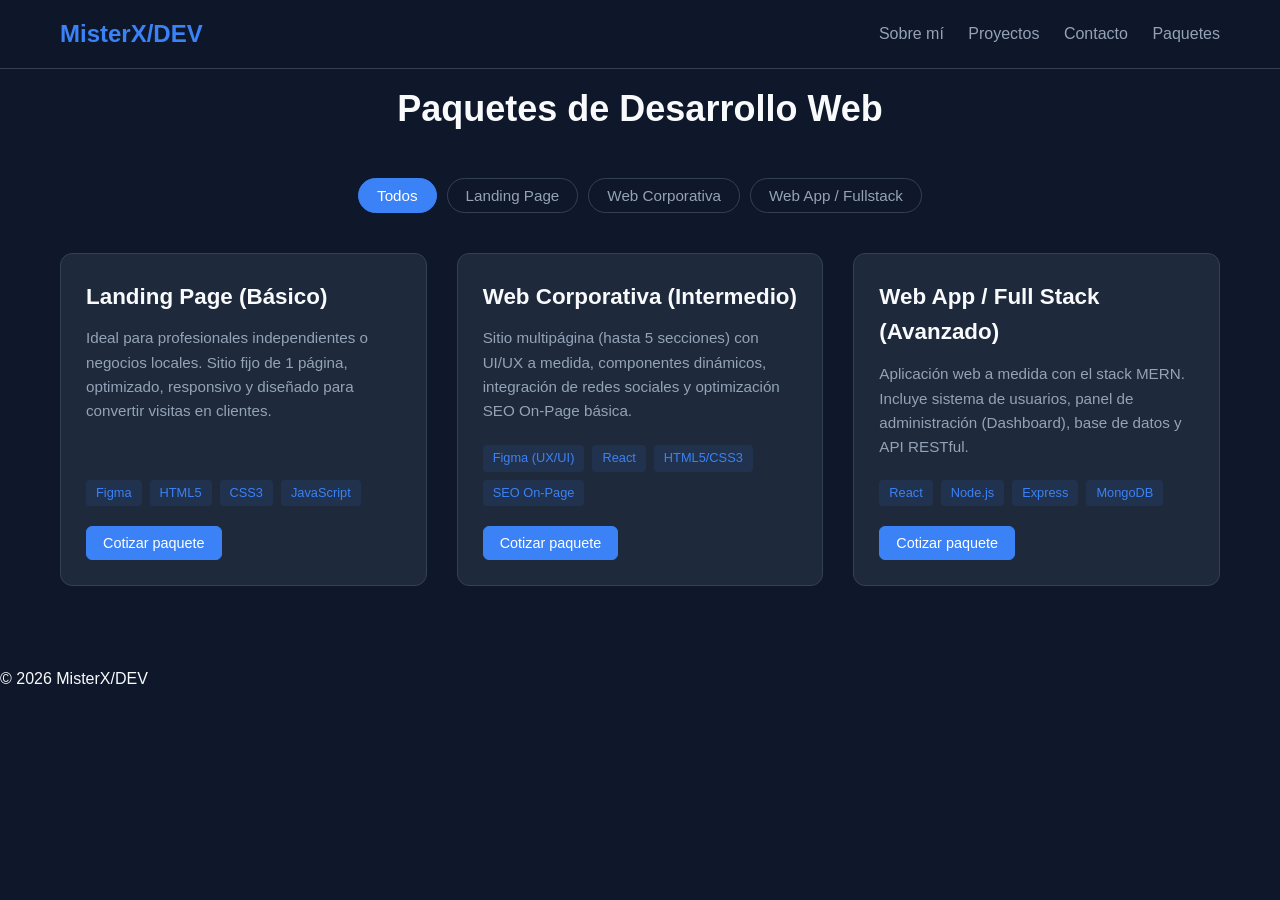
==== paquetes.html @ 90af90f5 "Refactorización: Integración de formulario y webhook de Discord" ====
<!DOCTYPE html>
<html lang="es">
<head>
  <meta charset="UTF-8">
  <meta name="viewport" content="width=device-width, initial-scale=1.0">
  <title>Paquetes de Desarrollo Web</title>
  <link rel="stylesheet" href="styles.css">
</head>
<body>

    <nav class="navbar">
        <div class="nav-container">
            <a href="index.html" class="logo">MisterX/DEV</a>
            <div class="nav-links">
                <a href="index.html#about">Sobre mí</a>
                <a href="index.html#projects">Proyectos</a>
                <a href="index.html#contact">Contacto</a>
                <a href="paquetes.html" class="accent">Paquetes</a>
            </div>
        </div>
    </nav>

  <main>
    <section id="paquetes" class="portfolio-section">
        <h2 class="section-title">Paquetes de Desarrollo Web</h2>
        
        <div class="filter-container">
            <button class="filter-btn active" data-filter="todos">Todos</button>      
            <button class="filter-btn" data-filter="landing">Landing Page</button>
            <button class="filter-btn" data-filter="corporativa">Web Corporativa</button>
            <button class="filter-btn" data-filter="fullstack">Web App / Fullstack</button>
        </div>

        <div class="projects-grid">

            <!-- Paquete 1: Landing Page -->
            <div class="project-card" data-category="landing">
                <h3 class="project-title">Landing Page (Básico)</h3>
                <p class="project-description">Ideal para profesionales independientes o negocios locales. Sitio fijo de 1 página, optimizado, responsivo y diseñado para convertir visitas en clientes.</p>
                <div class="project-tech">
                    <span>Figma</span>
                    <span>HTML5</span>
                    <span>CSS3</span>
                    <span>JavaScript</span>
                </div>
                <div class="project-links">
                    <button class="link-btn accent btn-cotizar-modal" data-paquete="Landing Page (Básico)">Cotizar paquete</button>
                </div>
            </div>

            <!-- Paquete 2: Web Corporativa -->
            <div class="project-card" data-category="corporativa">
                <h3 class="project-title">Web Corporativa (Intermedio)</h3>
                <p class="project-description">Sitio multipágina (hasta 5 secciones) con UI/UX a medida, componentes dinámicos, integración de redes sociales y optimización SEO On-Page básica.</p>
                <div class="project-tech">
                    <span>Figma (UX/UI)</span>
                    <span>React</span>
                    <span>HTML5/CSS3</span>
                    <span>SEO On-Page</span>
                </div>
                <div class="project-links">
                    <button class="link-btn accent btn-cotizar-modal" data-paquete="Web Corporativa (Intermedio)">Cotizar paquete</button>
                </div>
            </div>

            <!-- Paquete 3: Web App / Fullstack -->
            <div class="project-card" data-category="fullstack">
                <h3 class="project-title">Web App / Full Stack (Avanzado)</h3>
                <p class="project-description">Aplicación web a medida con el stack MERN. Incluye sistema de usuarios, panel de administración (Dashboard), base de datos y API RESTful.</p>
                <div class="project-tech">
                    <span>React</span>
                    <span>Node.js</span>
                    <span>Express</span>
                    <span>MongoDB</span>
                </div>
                <div class="project-links">
                    <button class="link-btn accent btn-cotizar-modal" data-paquete="Web App / Full Stack (Avanzado)">Cotizar paquete</button>
                </div>
            </div>

        </div>
    </section>
  </main>

  <footer>
    <p>© 2026 MisterX/DEV</p>
  </footer>

  <script src="script.js"></script>

<div id="modal-cotizar" class="modal-overlay" style="display: none;">
    <div class="modal-content">
        <button id="close-modal" class="close-btn">&times;</button>
        <h3 class="section-title" style="font-size: 1.5rem; margin-bottom: 0.5rem;">Confirmar Pedido</h3>
        <p id="modal-paquete-nombre" style="color: #00f2fe; font-weight: bold; margin-bottom: 1.5rem; text-align: center;"></p>
        
        <form id="modal-contact-form">
            <input type="hidden" id="modal-form-paquete" name="paquete">
            
            <div style="margin-bottom: 1rem;">
                <input type="text" id="modal-form-name" placeholder="Tu Nombre *" required style="width: 100%; padding: 0.8rem; border-radius: 5px; border: 1px solid #333; background: #111; color: #fff;">
            </div>
            
            <div style="margin-bottom: 1rem;">
                <input type="email" id="modal-form-email" placeholder="Tu Correo Electrónico *" required style="width: 100%; padding: 0.8rem; border-radius: 5px; border: 1px solid #333; background: #111; color: #fff;">
            </div>

            <div style="margin-bottom: 1rem;">
                <textarea id="modal-form-message" rows="4" placeholder="Detalles adicionales sobre tu proyecto..." style="width: 100%; padding: 0.8rem; border-radius: 5px; border: 1px solid #333; background: #111; color: #fff; resize: vertical;"></textarea>
            </div>

            <button type="submit" id="modal-submit-btn" class="link-btn accent" style="width: 100%; cursor: pointer;">Enviar Pedido 🚀</button>
        </form>
    </div>
</div>
</body>
</html>
---- styles.css ----
/* --- VARIABLES DE COLOR (Temática Oscura) --- */
:root {
    --bg-primary: #0f172a;
    --bg-secondary: #1e293b;
    --text-primary: #f8fafc;
    --text-secondary: #94a3b8;
    --accent: #3b82f6;
    --accent-hover: #2563eb;
    --border: #334155;
    --discord-color: #5865F2;
    --discord-hover: #4752C4;
}

/* --- ESTILOS GENERALES --- */
* {
    margin: 0;
    padding: 0;
    box-sizing: border-box;
}

body {
    background-color: var(--bg-primary);
    color: var(--text-primary);
    font-family: 'Segoe UI', Tahoma, Geneva, Verdana, sans-serif;
    line-height: 1.6;
    scroll-behavior: smooth;
}

a {
    text-decoration: none;
    color: inherit;
}

/* --- NAVBAR --- */
.navbar {
    position: fixed;
    top: 0;
    left: 0;
    width: 100%;
    background-color: rgba(15, 23, 42, 0.9);
    backdrop-filter: blur(8px);
    border-bottom: 1px solid var(--border);
    z-index: 1000;
}

.nav-container {
    max-width: 1200px;
    margin: 0 auto;
    padding: 15px 20px;
    display: flex;
    justify-content: space-between;
    align-items: center;
}

.logo {
    font-size: 1.5rem;
    font-weight: bold;
    color: var(--accent);
}

.nav-links a {
    margin-left: 20px;
    color: var(--text-secondary);
    transition: color 0.3s;
}

.nav-links a:hover {
    color: var(--text-primary);
}

/* --- HERO SECTION --- */
.hero {
    min-height: 80vh;
    display: flex;
    justify-content: center;
    align-items: center;
    text-align: center;
    padding: 100px 20px 60px 20px;
}

.hero-content h1 {
    font-size: 3rem;
    margin-bottom: 15px;
}

.subtitle {
    font-size: 1.25rem;
    color: var(--text-secondary);
    margin-bottom: 30px;
    max-width: 600px;
    margin-left: auto;
    margin-right: auto;
}

.tech-tags {
    display: flex;
    flex-wrap: wrap;
    justify-content: center;
    gap: 10px;
}

.tech-tags span {
    background-color: var(--bg-secondary);
    border: 1px solid var(--border);
    padding: 5px 15px;
    border-radius: 20px;
    font-size: 0.9rem;
    color: var(--text-secondary);
}

/* --- SECCIÓN PORTAFOLIO / PROYECTOS --- */
.portfolio-section {
    max-width: 1200px;
    margin: 0 auto;
    padding: 80px 20px;
}

.section-title {
    font-size: 2.25rem;
    text-align: center;
    margin-bottom: 40px;
}

/* Filtros */
.filter-container {
    display: flex;
    justify-content: center;
    gap: 10px;
    margin-bottom: 40px;
    flex-wrap: wrap;
}

.filter-btn {
    background: none;
    border: 1px solid var(--border);
    color: var(--text-secondary);
    padding: 8px 18px;
    border-radius: 20px;
    cursor: pointer;
    transition: all 0.3s;
    font-size: 0.95rem;
}

.filter-btn:hover, .filter-btn.active {
    background-color: var(--accent);
    color: white;
    border-color: var(--accent);
}

/* Grid de Tarjetas */
.projects-grid {
    display: grid;
    grid-template-columns: repeat(auto-fit, minmax(300px, 1fr));
    gap: 30px;
}

.project-card {
    background-color: var(--bg-secondary);
    border: 1px solid var(--border);
    border-radius: 12px;
    padding: 25px;
    display: flex;
    flex-direction: column;
    height: 100%;
    transition: transform 0.3s, border-color 0.3s;
}

.project-card:hover {
    transform: translateY(-5px);
    border-color: var(--accent);
}

.project-title {
    font-size: 1.4rem;
    margin-bottom: 12px;
}

.project-description {
    color: var(--text-secondary);
    font-size: 0.95rem;
    margin-bottom: 20px;
    flex-grow: 1;
}

.project-tech {
    display: flex;
    flex-wrap: wrap;
    gap: 8px;
    margin-bottom: 20px;
}

.project-tech span {
    font-size: 0.8rem;
    background-color: rgba(59, 130, 246, 0.1);
    color: var(--accent);
    padding: 3px 10px;
    border-radius: 4px;
}

.project-links {
    display: flex;
    gap: 15px;
}

.link-btn {
    display: inline-block;
    padding: 8px 16px;
    border-radius: 6px;
    font-size: 0.9rem;
    border: 1px solid var(--border);
    transition: all 0.3s;
}

.link-btn.accent {
    background-color: var(--accent);
    border-color: var(--accent);
    color: white;
}

.link-btn.accent:hover {
    background-color: var(--accent-hover);
    border-color: var(--accent-hover);
}

.link-btn:not(.accent):hover {
    background-color: var(--border);
}

/* --- FOOTER / SECCIÓN DE CONTACTO --- */
.footer {
    background-color: var(--bg-secondary);
    border-top: 1px solid var(--border);
    padding: 80px 20px 40px 20px;
    text-align: center;
}

.footer-container {
    max-width: 600px;
    margin: 0 auto;
}

.footer h2 {
    font-size: 2rem;
    margin-bottom: 15px;
}

.footer p {
    color: var(--text-secondary);
    margin-bottom: 30px;
}

/* Botones de enlace */
.contact-links {
    display: flex;
    justify-content: center;
    gap: 15px;
    flex-wrap: wrap;
}

.contact-btn {
    display: inline-block;
    background-color: var(--accent);
    color: white;
    padding: 12px 24px;
    border-radius: 6px;
    font-weight: bold;
    transition: background-color 0.3s;
}

.contact-btn:hover {
    background-color: var(--accent-hover);
}

.contact-btn.discord {
    background-color: var(--discord-color);
}

.contact-btn.discord:hover {
    background-color: var(--discord-hover);
}

.copyright {
    font-size: 0.85rem;
    color: var(--text-secondary) !important;
}

/* --- FORMULARIO DE CONTACTO DINÁMICO --- */
.contact-form {
    display: flex;
    flex-direction: column;
    gap: 16px;
    max-width: 500px;
    margin: 30px auto 0 auto;
}

.form-group input, 
.form-group textarea {
    width: 100%;
    padding: 14px 16px;
    border-radius: 6px;
    border: 1px solid var(--border);
    background-color: var(--bg-primary);
    color: var(--text-primary);
    font-family: inherit;
    font-size: 0.95rem;
    transition: border-color 0.2s ease;
}

.form-group input:focus, 
.form-group textarea:focus {
    outline: none;
    border-color: var(--accent);
}

.form-group textarea {
    min-height: 120px;
    resize: vertical;
}

.contact-form .contact-btn {
    width: 100%;
    border: none;
    cursor: pointer;
    font-size: 1rem;
    font-weight: bold;
}

.contact-form .contact-btn:disabled {
    background-color: var(--border);
    cursor: not-allowed;
}

/* --- DISEÑO RESPONSIVO --- */
@media (max-width: 768px) {
    .nav-container {
        flex-direction: column;
        gap: 15px;
    }
    .hero-content h1 {
        font-size: 2.25rem;
    }
}

/* --- ESTILOS MODAL EMERGENTE --- */
.modal-overlay {
    position: fixed;
    top: 0;
    left: 0;
    width: 100%;
    height: 100%;
    background: rgba(0, 0, 0, 0.8);
    backdrop-filter: blur(5px);
    display: flex;
    justify-content: center;
    align-items: center;
    z-index: 1000;
}

.modal-content {
    background: #18181b;
    border: 1px solid #27272a;
    padding: 2rem;
    border-radius: 12px;
    max-width: 450px;
    width: 90%;
    position: relative;
    box-shadow: 0 10px 25px rgba(0, 0, 0, 0.5);
}

.close-btn {
    position: absolute;
    top: 10px;
    right: 15px;
    background: transparent;
    border: none;
    color: #fff;
    font-size: 1.8rem;
    cursor: pointer;
}

.close-btn:hover {
    color: #00f2fe;
}
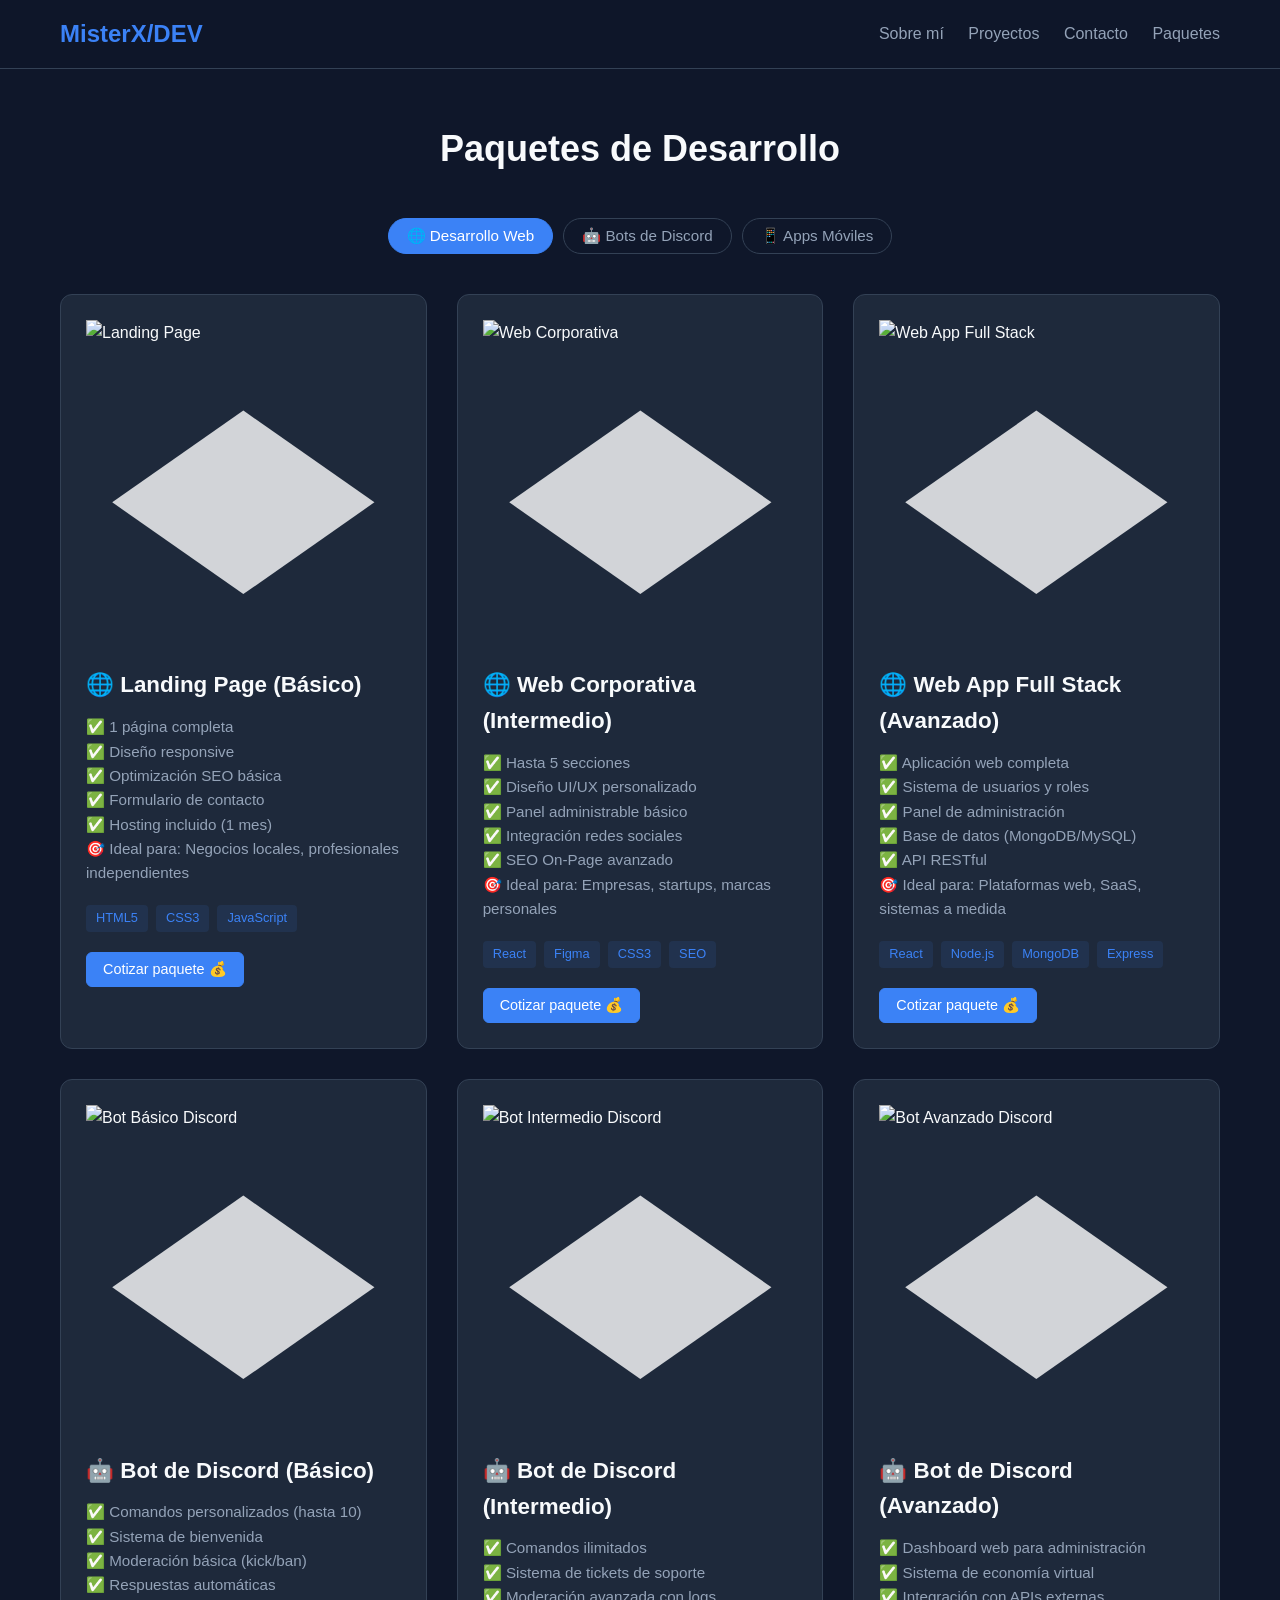
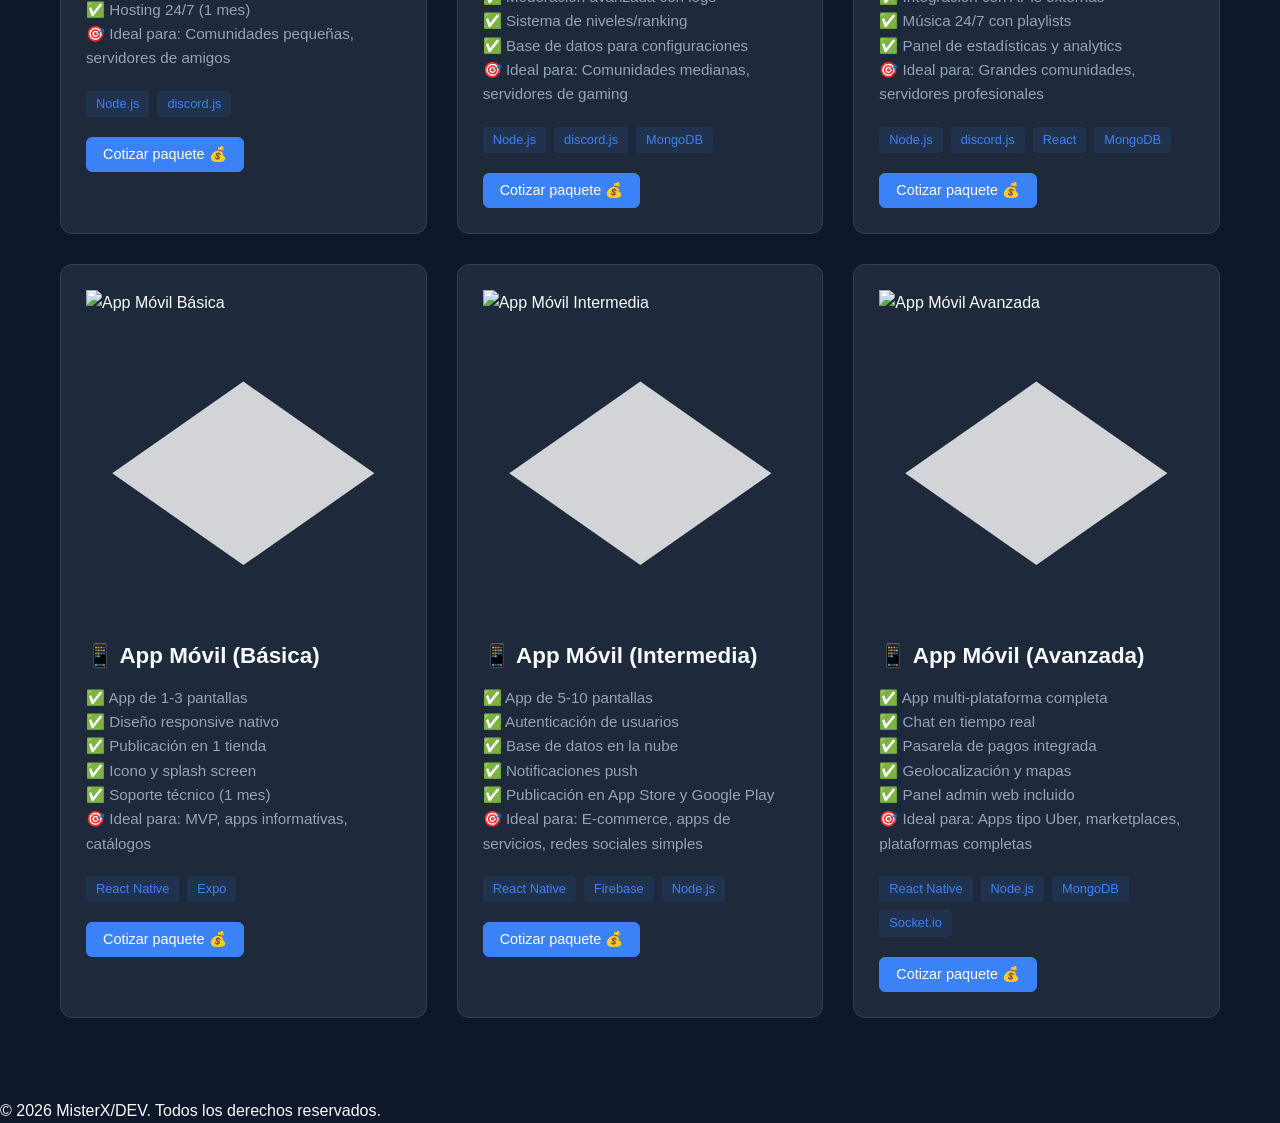
==== commit b6fefee9: "Restaurar paquetes web y agregar pestañas para Bots y Apps" ====
--- a/paquetes.html
+++ b/paquetes.html
@@ -3,11 +3,12 @@
 <head>
   <meta charset="UTF-8">
   <meta name="viewport" content="width=device-width, initial-scale=1.0">
-  <title>Paquetes de Desarrollo Web</title>
+  <title>Paquetes de Desarrollo | MisterX/DEV</title>
   <link rel="stylesheet" href="styles.css">
 </head>
-<body>
-
+<body class="pagina-paquetes">
+
+    <!-- NAVEGACIÓN -->
     <nav class="navbar">
         <div class="nav-container">
             <a href="index.html" class="logo">MisterX/DEV</a>
@@ -15,103 +16,378 @@
                 <a href="index.html#about">Sobre mí</a>
                 <a href="index.html#projects">Proyectos</a>
                 <a href="index.html#contact">Contacto</a>
-                <a href="paquetes.html" class="accent">Paquetes</a>
+                <a href="paquetes.html" class="accent shine-effect">Paquetes</a>
             </div>
         </div>
     </nav>
 
-  <main>
-    <section id="paquetes" class="portfolio-section">
-        <h2 class="section-title">Paquetes de Desarrollo Web</h2>
-        
-        <div class="filter-container">
-            <button class="filter-btn active" data-filter="todos">Todos</button>      
-            <button class="filter-btn" data-filter="landing">Landing Page</button>
-            <button class="filter-btn" data-filter="corporativa">Web Corporativa</button>
-            <button class="filter-btn" data-filter="fullstack">Web App / Fullstack</button>
+    <!-- CONTENIDO PRINCIPAL -->
+    <main>
+        <section id="paquetes" class="portfolio-section" style="padding-top: 120px;">
+            <h2 class="section-title">Paquetes de Desarrollo</h2>
+            
+            <!-- FILTROS (SIN "TODOS") -->
+            <div class="filter-container">
+                <button class="filter-btn active" data-filter="web">🌐 Desarrollo Web</button>
+                <button class="filter-btn" data-filter="bots">🤖 Bots de Discord</button>
+                <button class="filter-btn" data-filter="mobile">📱 Apps Móviles</button>
+            </div>
+
+            <div class="projects-grid">
+
+                <!-- ============================================ -->
+                <!-- 🌐 DESARROLLO WEB (3 paquetes) -->
+                <!-- ============================================ -->
+
+                <!-- Web Paquete 1: Landing Page -->
+                <div class="project-card" data-category="web">
+                    <div class="project-image-container">
+                        <!-- 🔴 CAMBIA ESTA IMAGEN POR LA TUYA -->
+                        <img src="https://images.unsplash.com/photo-1581291518633-83b4eef7c3b0?w=600&h=350&fit=crop" 
+                             alt="Landing Page" class="project-image">
+                        <div class="project-image-overlay">
+                            <svg viewBox="0 0 24 24"><path d="M22 12l-10 7-10-7 10-7 10 7z" fill="white" opacity="0.8"/></svg>
+                        </div>
+                    </div>
+                    <div class="project-card-content">
+                        <h3 class="project-title">🌐 Landing Page (Básico)</h3>
+                        <p class="project-description">
+                            ✅ 1 página completa<br>
+                            ✅ Diseño responsive<br>
+                            ✅ Optimización SEO básica<br>
+                            ✅ Formulario de contacto<br>
+                            ✅ Hosting incluido (1 mes)<br>
+                            🎯 Ideal para: Negocios locales, profesionales independientes
+                        </p>
+                        <div class="project-tech">
+                            <span>HTML5</span>
+                            <span>CSS3</span>
+                            <span>JavaScript</span>
+                        </div>
+                        <div class="project-links">
+                            <button class="link-btn accent btn-cotizar-modal" data-paquete="Landing Page (Básico)">
+                                Cotizar paquete 💰
+                            </button>
+                        </div>
+                    </div>
+                </div>
+
+                <!-- Web Paquete 2: Web Corporativa -->
+                <div class="project-card" data-category="web">
+                    <div class="project-image-container">
+                        <!-- 🔴 CAMBIA ESTA IMAGEN POR LA TUYA -->
+                        <img src="https://images.unsplash.com/photo-1460925895917-af9ab1d1ea3e?w=600&h=350&fit=crop" 
+                             alt="Web Corporativa" class="project-image">
+                        <div class="project-image-overlay">
+                            <svg viewBox="0 0 24 24"><path d="M22 12l-10 7-10-7 10-7 10 7z" fill="white" opacity="0.8"/></svg>
+                        </div>
+                    </div>
+                    <div class="project-card-content">
+                        <h3 class="project-title">🌐 Web Corporativa (Intermedio)</h3>
+                        <p class="project-description">
+                            ✅ Hasta 5 secciones<br>
+                            ✅ Diseño UI/UX personalizado<br>
+                            ✅ Panel administrable básico<br>
+                            ✅ Integración redes sociales<br>
+                            ✅ SEO On-Page avanzado<br>
+                            🎯 Ideal para: Empresas, startups, marcas personales
+                        </p>
+                        <div class="project-tech">
+                            <span>React</span>
+                            <span>Figma</span>
+                            <span>CSS3</span>
+                            <span>SEO</span>
+                        </div>
+                        <div class="project-links">
+                            <button class="link-btn accent btn-cotizar-modal" data-paquete="Web Corporativa (Intermedio)">
+                                Cotizar paquete 💰
+                            </button>
+                        </div>
+                    </div>
+                </div>
+
+                <!-- Web Paquete 3: Web App Full Stack -->
+                <div class="project-card" data-category="web">
+                    <div class="project-image-container">
+                        <!-- 🔴 CAMBIA ESTA IMAGEN POR LA TUYA -->
+                        <img src="https://images.unsplash.com/photo-1555066931-4365d14bab8c?w=600&h=350&fit=crop" 
+                             alt="Web App Full Stack" class="project-image">
+                        <div class="project-image-overlay">
+                            <svg viewBox="0 0 24 24"><path d="M22 12l-10 7-10-7 10-7 10 7z" fill="white" opacity="0.8"/></svg>
+                        </div>
+                    </div>
+                    <div class="project-card-content">
+                        <h3 class="project-title">🌐 Web App Full Stack (Avanzado)</h3>
+                        <p class="project-description">
+                            ✅ Aplicación web completa<br>
+                            ✅ Sistema de usuarios y roles<br>
+                            ✅ Panel de administración<br>
+                            ✅ Base de datos (MongoDB/MySQL)<br>
+                            ✅ API RESTful<br>
+                            🎯 Ideal para: Plataformas web, SaaS, sistemas a medida
+                        </p>
+                        <div class="project-tech">
+                            <span>React</span>
+                            <span>Node.js</span>
+                            <span>MongoDB</span>
+                            <span>Express</span>
+                        </div>
+                        <div class="project-links">
+                            <button class="link-btn accent btn-cotizar-modal" data-paquete="Web App Full Stack (Avanzado)">
+                                Cotizar paquete 💰
+                            </button>
+                        </div>
+                    </div>
+                </div>
+
+                <!-- ============================================ -->
+                <!-- 🤖 BOTS DE DISCORD (3 paquetes) -->
+                <!-- ============================================ -->
+
+                <!-- Bot Paquete 1: Bot Básico -->
+                <div class="project-card" data-category="bots">
+                    <div class="project-image-container">
+                        <!-- 🔴 CAMBIA ESTA IMAGEN POR LA TUYA -->
+                        <img src="https://images.unsplash.com/photo-1611606063065-ee7946f0787a?w=600&h=350&fit=crop" 
+                             alt="Bot Básico Discord" class="project-image">
+                        <div class="project-image-overlay">
+                            <svg viewBox="0 0 24 24"><path d="M22 12l-10 7-10-7 10-7 10 7z" fill="white" opacity="0.8"/></svg>
+                        </div>
+                    </div>
+                    <div class="project-card-content">
+                        <h3 class="project-title">🤖 Bot de Discord (Básico)</h3>
+                        <p class="project-description">
+                            ✅ Comandos personalizados (hasta 10)<br>
+                            ✅ Sistema de bienvenida<br>
+                            ✅ Moderación básica (kick/ban)<br>
+                            ✅ Respuestas automáticas<br>
+                            ✅ Hosting 24/7 (1 mes)<br>
+                            🎯 Ideal para: Comunidades pequeñas, servidores de amigos
+                        </p>
+                        <div class="project-tech">
+                            <span>Node.js</span>
+                            <span>discord.js</span>
+                        </div>
+                        <div class="project-links">
+                            <button class="link-btn accent btn-cotizar-modal" data-paquete="Bot de Discord (Básico)">
+                                Cotizar paquete 💰
+                            </button>
+                        </div>
+                    </div>
+                </div>
+
+                <!-- Bot Paquete 2: Bot Intermedio -->
+                <div class="project-card" data-category="bots">
+                    <div class="project-image-container">
+                        <!-- 🔴 CAMBIA ESTA IMAGEN POR LA TUYA -->
+                        <img src="https://images.unsplash.com/photo-1555949963-ff9fe0c870eb?w=600&h=350&fit=crop" 
+                             alt="Bot Intermedio Discord" class="project-image">
+                        <div class="project-image-overlay">
+                            <svg viewBox="0 0 24 24"><path d="M22 12l-10 7-10-7 10-7 10 7z" fill="white" opacity="0.8"/></svg>
+                        </div>
+                    </div>
+                    <div class="project-card-content">
+                        <h3 class="project-title">🤖 Bot de Discord (Intermedio)</h3>
+                        <p class="project-description">
+                            ✅ Comandos ilimitados<br>
+                            ✅ Sistema de tickets de soporte<br>
+                            ✅ Moderación avanzada con logs<br>
+                            ✅ Sistema de niveles/ranking<br>
+                            ✅ Base de datos para configuraciones<br>
+                            🎯 Ideal para: Comunidades medianas, servidores de gaming
+                        </p>
+                        <div class="project-tech">
+                            <span>Node.js</span>
+                            <span>discord.js</span>
+                            <span>MongoDB</span>
+                        </div>
+                        <div class="project-links">
+                            <button class="link-btn accent btn-cotizar-modal" data-paquete="Bot de Discord (Intermedio)">
+                                Cotizar paquete 💰
+                            </button>
+                        </div>
+                    </div>
+                </div>
+
+                <!-- Bot Paquete 3: Bot Avanzado -->
+                <div class="project-card" data-category="bots">
+                    <div class="project-image-container">
+                        <!-- 🔴 CAMBIA ESTA IMAGEN POR LA TUYA -->
+                        <img src="https://images.unsplash.com/photo-1577563908411-5077b6dc7624?w=600&h=350&fit=crop" 
+                             alt="Bot Avanzado Discord" class="project-image">
+                        <div class="project-image-overlay">
+                            <svg viewBox="0 0 24 24"><path d="M22 12l-10 7-10-7 10-7 10 7z" fill="white" opacity="0.8"/></svg>
+                        </div>
+                    </div>
+                    <div class="project-card-content">
+                        <h3 class="project-title">🤖 Bot de Discord (Avanzado)</h3>
+                        <p class="project-description">
+                            ✅ Dashboard web para administración<br>
+                            ✅ Sistema de economía virtual<br>
+                            ✅ Integración con APIs externas<br>
+                            ✅ Música 24/7 con playlists<br>
+                            ✅ Panel de estadísticas y analytics<br>
+                            🎯 Ideal para: Grandes comunidades, servidores profesionales
+                        </p>
+                        <div class="project-tech">
+                            <span>Node.js</span>
+                            <span>discord.js</span>
+                            <span>React</span>
+                            <span>MongoDB</span>
+                        </div>
+                        <div class="project-links">
+                            <button class="link-btn accent btn-cotizar-modal" data-paquete="Bot de Discord (Avanzado)">
+                                Cotizar paquete 💰
+                            </button>
+                        </div>
+                    </div>
+                </div>
+
+                <!-- ============================================ -->
+                <!-- 📱 APPS MÓVILES (3 paquetes) -->
+                <!-- ============================================ -->
+
+                <!-- App Paquete 1: App Básica -->
+                <div class="project-card" data-category="mobile">
+                    <div class="project-image-container">
+                        <!-- 🔴 CAMBIA ESTA IMAGEN POR LA TUYA -->
+                        <img src="https://images.unsplash.com/photo-1512941937669-90a1b58e7e9c?w=600&h=350&fit=crop" 
+                             alt="App Móvil Básica" class="project-image">
+                        <div class="project-image-overlay">
+                            <svg viewBox="0 0 24 24"><path d="M22 12l-10 7-10-7 10-7 10 7z" fill="white" opacity="0.8"/></svg>
+                        </div>
+                    </div>
+                    <div class="project-card-content">
+                        <h3 class="project-title">📱 App Móvil (Básica)</h3>
+                        <p class="project-description">
+                            ✅ App de 1-3 pantallas<br>
+                            ✅ Diseño responsive nativo<br>
+                            ✅ Publicación en 1 tienda<br>
+                            ✅ Icono y splash screen<br>
+                            ✅ Soporte técnico (1 mes)<br>
+                            🎯 Ideal para: MVP, apps informativas, catálogos
+                        </p>
+                        <div class="project-tech">
+                            <span>React Native</span>
+                            <span>Expo</span>
+                        </div>
+                        <div class="project-links">
+                            <button class="link-btn accent btn-cotizar-modal" data-paquete="App Móvil (Básica)">
+                                Cotizar paquete 💰
+                            </button>
+                        </div>
+                    </div>
+                </div>
+
+                <!-- App Paquete 2: App Intermedia -->
+                <div class="project-card" data-category="mobile">
+                    <div class="project-image-container">
+                        <!-- 🔴 CAMBIA ESTA IMAGEN POR LA TUYA -->
+                        <img src="https://images.unsplash.com/photo-1526498460520-4c246339dccb?w=600&h=350&fit=crop" 
+                             alt="App Móvil Intermedia" class="project-image">
+                        <div class="project-image-overlay">
+                            <svg viewBox="0 0 24 24"><path d="M22 12l-10 7-10-7 10-7 10 7z" fill="white" opacity="0.8"/></svg>
+                        </div>
+                    </div>
+                    <div class="project-card-content">
+                        <h3 class="project-title">📱 App Móvil (Intermedia)</h3>
+                        <p class="project-description">
+                            ✅ App de 5-10 pantallas<br>
+                            ✅ Autenticación de usuarios<br>
+                            ✅ Base de datos en la nube<br>
+                            ✅ Notificaciones push<br>
+                            ✅ Publicación en App Store y Google Play<br>
+                            🎯 Ideal para: E-commerce, apps de servicios, redes sociales simples
+                        </p>
+                        <div class="project-tech">
+                            <span>React Native</span>
+                            <span>Firebase</span>
+                            <span>Node.js</span>
+                        </div>
+                        <div class="project-links">
+                            <button class="link-btn accent btn-cotizar-modal" data-paquete="App Móvil (Intermedia)">
+                                Cotizar paquete 💰
+                            </button>
+                        </div>
+                    </div>
+                </div>
+
+                <!-- App Paquete 3: App Avanzada -->
+                <div class="project-card" data-category="mobile">
+                    <div class="project-image-container">
+                        <!-- 🔴 CAMBIA ESTA IMAGEN POR LA TUYA -->
+                        <img src="https://images.unsplash.com/photo-1551650975-87deedd944c3?w=600&h=350&fit=crop" 
+                             alt="App Móvil Avanzada" class="project-image">
+                        <div class="project-image-overlay">
+                            <svg viewBox="0 0 24 24"><path d="M22 12l-10 7-10-7 10-7 10 7z" fill="white" opacity="0.8"/></svg>
+                        </div>
+                    </div>
+                    <div class="project-card-content">
+                        <h3 class="project-title">📱 App Móvil (Avanzada)</h3>
+                        <p class="project-description">
+                            ✅ App multi-plataforma completa<br>
+                            ✅ Chat en tiempo real<br>
+                            ✅ Pasarela de pagos integrada<br>
+                            ✅ Geolocalización y mapas<br>
+                            ✅ Panel admin web incluido<br>
+                            🎯 Ideal para: Apps tipo Uber, marketplaces, plataformas completas
+                        </p>
+                        <div class="project-tech">
+                            <span>React Native</span>
+                            <span>Node.js</span>
+                            <span>MongoDB</span>
+                            <span>Socket.io</span>
+                        </div>
+                        <div class="project-links">
+                            <button class="link-btn accent btn-cotizar-modal" data-paquete="App Móvil (Avanzada)">
+                                Cotizar paquete 💰
+                            </button>
+                        </div>
+                    </div>
+                </div>
+
+            </div>
+        </section>
+
+        <!-- MODAL DE COTIZACIÓN -->
+        <div id="modal-cotizar" class="modal-overlay" style="display: none;">
+            <div class="modal-content">
+                <button id="close-modal" class="close-btn">&times;</button>
+                <h3 class="section-title" style="font-size: 1.6rem; margin-bottom: 0.5rem;">Solicitar Cotización</h3>
+                <p id="modal-paquete-nombre" style="color: #00f2fe; font-weight: bold; margin-bottom: 1.5rem; text-align: center; font-size: 1.1rem;"></p>
+                
+                <form id="modal-contact-form">
+                    <input type="hidden" id="modal-form-paquete" name="paquete">
+                    
+                    <div style="margin-bottom: 1rem;">
+                        <input type="text" id="modal-form-name" placeholder="Tu Nombre *" required>
+                    </div>
+                    
+                    <div style="margin-bottom: 1rem;">
+                        <input type="email" id="modal-form-email" placeholder="Tu Correo Electrónico *" required>
+                    </div>
+
+                    <div style="margin-bottom: 1rem;">
+                        <input type="text" id="modal-form-discord" placeholder="Tu Discord (opcional)">
+                    </div>
+
+                    <div style="margin-bottom: 1.5rem;">
+                        <textarea id="modal-form-message" rows="4" placeholder="Cuéntame los detalles de tu proyecto, ideas, presupuesto..."></textarea>
+                    </div>
+
+                    <button type="submit" id="modal-submit-btn" class="link-btn accent" style="width: 100%; cursor: pointer; padding: 1rem; font-size: 1.1rem;">
+                        Enviar Solicitud 🚀
+                    </button>
+                </form>
+            </div>
         </div>
-
-        <div class="projects-grid">
-
-            <!-- Paquete 1: Landing Page -->
-            <div class="project-card" data-category="landing">
-                <h3 class="project-title">Landing Page (Básico)</h3>
-                <p class="project-description">Ideal para profesionales independientes o negocios locales. Sitio fijo de 1 página, optimizado, responsivo y diseñado para convertir visitas en clientes.</p>
-                <div class="project-tech">
-                    <span>Figma</span>
-                    <span>HTML5</span>
-                    <span>CSS3</span>
-                    <span>JavaScript</span>
-                </div>
-                <div class="project-links">
-                    <button class="link-btn accent btn-cotizar-modal" data-paquete="Landing Page (Básico)">Cotizar paquete</button>
-                </div>
-            </div>
-
-            <!-- Paquete 2: Web Corporativa -->
-            <div class="project-card" data-category="corporativa">
-                <h3 class="project-title">Web Corporativa (Intermedio)</h3>
-                <p class="project-description">Sitio multipágina (hasta 5 secciones) con UI/UX a medida, componentes dinámicos, integración de redes sociales y optimización SEO On-Page básica.</p>
-                <div class="project-tech">
-                    <span>Figma (UX/UI)</span>
-                    <span>React</span>
-                    <span>HTML5/CSS3</span>
-                    <span>SEO On-Page</span>
-                </div>
-                <div class="project-links">
-                    <button class="link-btn accent btn-cotizar-modal" data-paquete="Web Corporativa (Intermedio)">Cotizar paquete</button>
-                </div>
-            </div>
-
-            <!-- Paquete 3: Web App / Fullstack -->
-            <div class="project-card" data-category="fullstack">
-                <h3 class="project-title">Web App / Full Stack (Avanzado)</h3>
-                <p class="project-description">Aplicación web a medida con el stack MERN. Incluye sistema de usuarios, panel de administración (Dashboard), base de datos y API RESTful.</p>
-                <div class="project-tech">
-                    <span>React</span>
-                    <span>Node.js</span>
-                    <span>Express</span>
-                    <span>MongoDB</span>
-                </div>
-                <div class="project-links">
-                    <button class="link-btn accent btn-cotizar-modal" data-paquete="Web App / Full Stack (Avanzado)">Cotizar paquete</button>
-                </div>
-            </div>
-
-        </div>
-    </section>
-  </main>
-
-  <footer>
-    <p>© 2026 MisterX/DEV</p>
-  </footer>
-
-  <script src="script.js"></script>
-
-<div id="modal-cotizar" class="modal-overlay" style="display: none;">
-    <div class="modal-content">
-        <button id="close-modal" class="close-btn">&times;</button>
-        <h3 class="section-title" style="font-size: 1.5rem; margin-bottom: 0.5rem;">Confirmar Pedido</h3>
-        <p id="modal-paquete-nombre" style="color: #00f2fe; font-weight: bold; margin-bottom: 1.5rem; text-align: center;"></p>
-        
-        <form id="modal-contact-form">
-            <input type="hidden" id="modal-form-paquete" name="paquete">
-            
-            <div style="margin-bottom: 1rem;">
-                <input type="text" id="modal-form-name" placeholder="Tu Nombre *" required style="width: 100%; padding: 0.8rem; border-radius: 5px; border: 1px solid #333; background: #111; color: #fff;">
-            </div>
-            
-            <div style="margin-bottom: 1rem;">
-                <input type="email" id="modal-form-email" placeholder="Tu Correo Electrónico *" required style="width: 100%; padding: 0.8rem; border-radius: 5px; border: 1px solid #333; background: #111; color: #fff;">
-            </div>
-
-            <div style="margin-bottom: 1rem;">
-                <textarea id="modal-form-message" rows="4" placeholder="Detalles adicionales sobre tu proyecto..." style="width: 100%; padding: 0.8rem; border-radius: 5px; border: 1px solid #333; background: #111; color: #fff; resize: vertical;"></textarea>
-            </div>
-
-            <button type="submit" id="modal-submit-btn" class="link-btn accent" style="width: 100%; cursor: pointer;">Enviar Pedido 🚀</button>
-        </form>
-    </div>
-</div>
+    </main>
+
+    <!-- PIE DE PÁGINA -->
+    <footer>
+        <p>&copy; 2026 MisterX/DEV. Todos los derechos reservados.</p>
+    </footer>
+
+    <script src="script.js"></script>
 </body>
 </html>
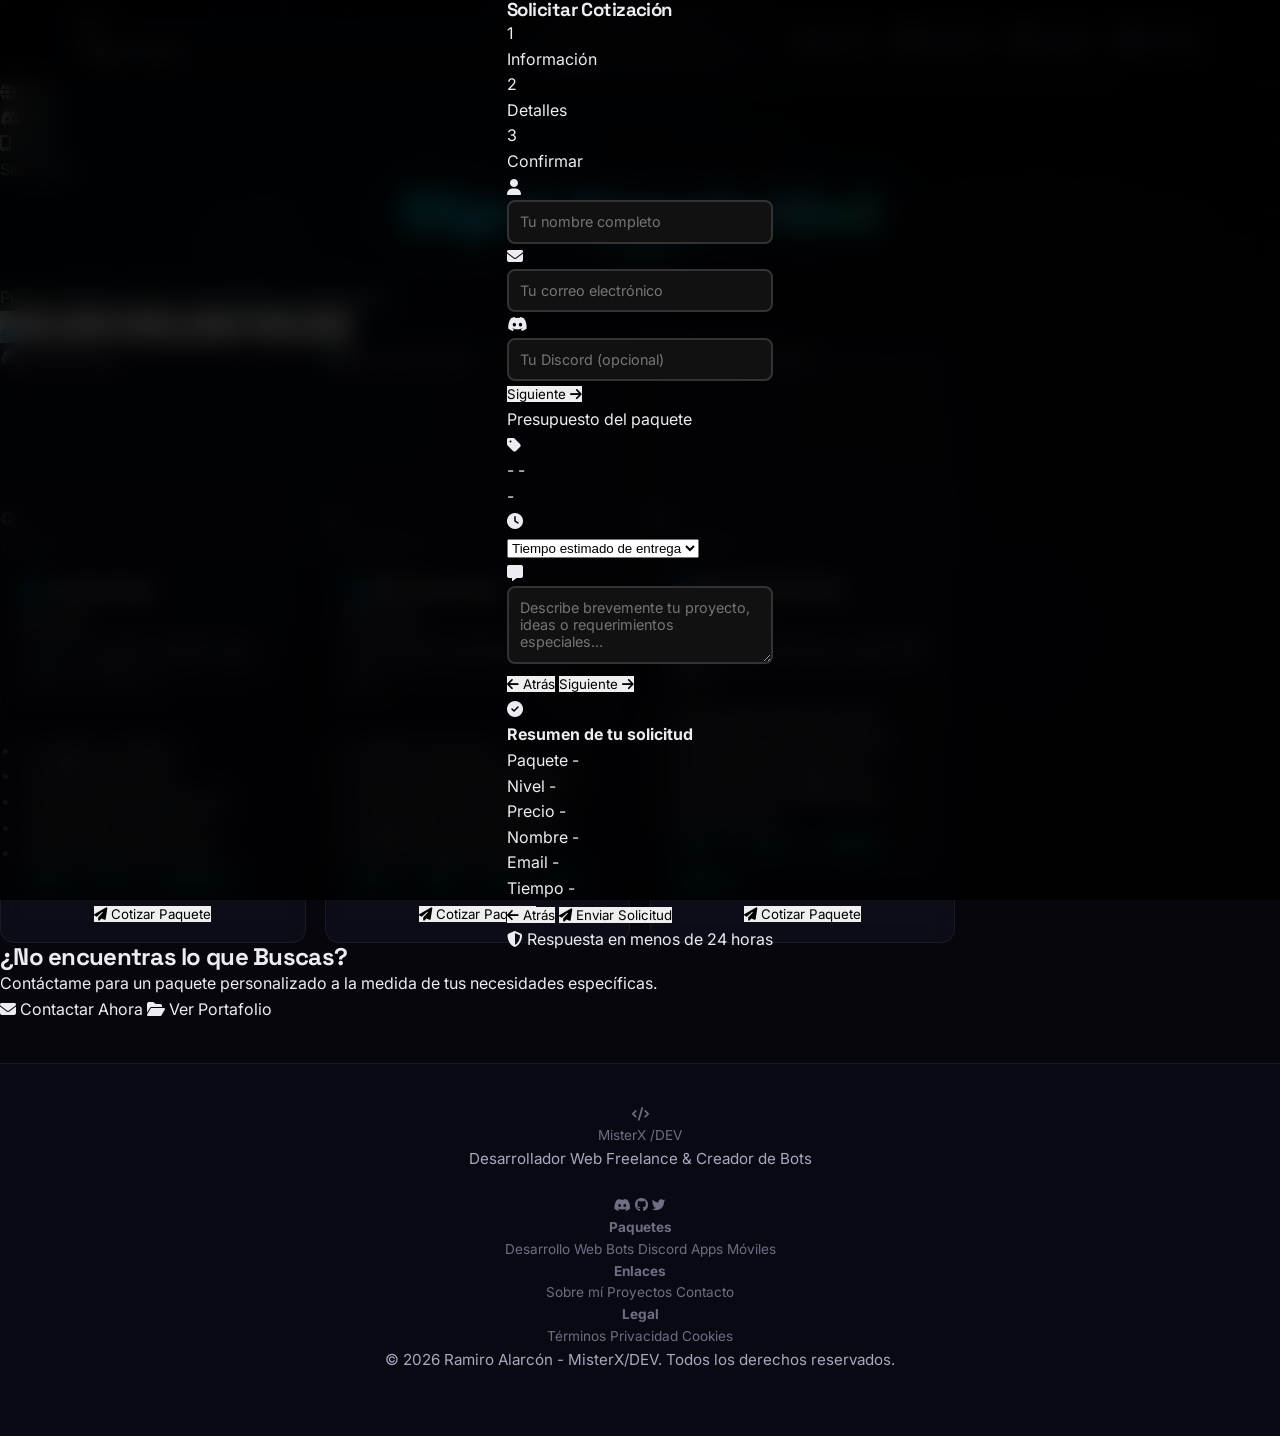
==== commit a5563f9b: "Forzar recarga de CSS v1.1" ====
--- a/paquetes.html
+++ b/paquetes.html
@@ -1,393 +1,1049 @@
 <!DOCTYPE html>
 <html lang="es">
 <head>
-  <meta charset="UTF-8">
-  <meta name="viewport" content="width=device-width, initial-scale=1.0">
-  <title>Paquetes de Desarrollo | MisterX/DEV</title>
-  <link rel="stylesheet" href="styles.css">
+    <meta charset="UTF-8">
+    <meta name="viewport" content="width=device-width, initial-scale=1.0">
+    <title>Paquetes de Desarrollo | MisterX/DEV</title>
+    <link rel="stylesheet" href="styles.css">
+    <link rel="stylesheet" href="https://cdnjs.cloudflare.com/ajax/libs/font-awesome/6.4.0/css/all.min.css">
+    <link href="https://fonts.googleapis.com/css2?family=Inter:wght@300;400;500;600;700;800;900&family=JetBrains+Mono:wght@400;500;600;700;800&family=Outfit:wght@400;500;600;700;800;900&display=swap" rel="stylesheet">
 </head>
 <body class="pagina-paquetes">
 
-    <!-- NAVEGACIÓN -->
+    <!-- NAVBAR PREMIUM -->
     <nav class="navbar">
         <div class="nav-container">
-            <a href="index.html" class="logo">MisterX/DEV</a>
+            <div class="nav-logo">
+                <div class="logo-icon">
+                    <i class="fa-solid fa-code"></i>
+                </div>
+                <div class="logo-text-container">
+                    <span class="logo-text">MisterX</span>
+                    <span class="logo-accent">/DEV</span>
+                </div>
+            </div>
             <div class="nav-links">
+                <a href="index.html#about" class="nav-link"><i class="fa-solid fa-user"></i> Sobre mí</a>
+                <a href="index.html#projects" class="nav-link"><i class="fa-solid fa-folder"></i> Proyectos</a>
+                <a href="index.html#contact" class="nav-link"><i class="fa-solid fa-envelope"></i> Contacto</a>
+                <a href="paquetes.html" class="nav-link nav-cta active"><i class="fa-solid fa-box"></i> Paquetes</a>
+            </div>
+        </div>
+    </nav>
+
+    <!-- HERO PAQUETES -->
+    <section class="hero-paquetes">
+        <div class="hero-content">
+            <div class="hero-badge">
+                <i class="fa-solid fa-crown"></i>
+                <span>Servicios Premium</span>
+            </div>
+            <h1 class="hero-title">
+                Paquetes de <span class="gradient-text">Desarrollo</span>
+            </h1>
+            <p class="hero-description">
+                Soluciones profesionales a tu medida. Desde landing pages hasta aplicaciones web completas y bots de Discord avanzados.
+            </p>
+        </div>
+        <div class="hero-visual">
+            <div class="floating-card card-1">
+                <i class="fa-solid fa-globe"></i>
+                <span>Web</span>
+            </div>
+            <div class="floating-card card-2">
+                <i class="fa-brands fa-discord"></i>
+                <span>Bots</span>
+            </div>
+            <div class="floating-card card-3">
+                <i class="fa-solid fa-mobile-screen"></i>
+                <span>Apps</span>
+            </div>
+            <div class="glowing-orb"></div>
+        </div>
+    </section>
+
+    <!-- SECCIÓN PAQUETES -->
+    <section id="paquetes" class="projects-section">
+        <div class="section-header">
+            <span class="section-badge">Servicios</span>
+            <h2 class="section-title">Elige tu <span class="gradient-text">Paquete Ideal</span></h2>
+            <p class="section-description">Planes flexibles para cada necesidad y presupuesto</p>
+        </div>
+
+        <!-- Filtros -->
+        <div class="filtros-grid">
+            <button class="btn-modo-premium activo" data-filter="web">
+                <div class="icono-wrapper"><i class="fa-solid fa-globe"></i></div>
+                <span>🌐 Desarrollo Web</span>
+            </button>
+            <button class="btn-modo-premium" data-filter="bots">
+                <div class="icono-wrapper"><i class="fa-brands fa-discord"></i></div>
+                <span>🤖 Bots de Discord</span>
+            </button>
+            <button class="btn-modo-premium" data-filter="mobile">
+                <div class="icono-wrapper"><i class="fa-solid fa-mobile-screen"></i></div>
+                <span>📱 Apps Móviles</span>
+            </button>
+        </div>
+
+        <!-- Grid de paquetes -->
+        <div class="projects-grid">
+
+            <!-- ============================================ -->
+            <!-- 🌐 DESARROLLO WEB -->
+            <!-- ============================================ -->
+
+            <!-- Web - Básico - $50 USD -->
+            <div class="project-card" data-category="web">
+                <div class="project-image-container">
+                    <img src="https://images.unsplash.com/photo-1581291518633-83b4eef7c3b0?w=600&h=350&fit=crop" 
+                         alt="Landing Page" class="project-image">
+                    <div class="project-overlay">
+                        <i class="fa-solid fa-magnifying-glass-plus"></i>
+                    </div>
+                    <div class="project-tier-badge tier-basico">BÁSICO</div>
+                </div>
+                <div class="project-card-content">
+                    <h3 class="project-title">🌐 Landing Page</h3>
+                    <div class="project-price">$50 <span>USD</span></div>
+                    <p class="project-description">
+                        Sitio web de 1 página optimizado para convertir visitantes en clientes. Diseño moderno y responsive.
+                    </p>
+                    <ul class="package-features">
+                        <li><i class="fa-solid fa-check"></i> 1 página completa</li>
+                        <li><i class="fa-solid fa-check"></i> Diseño responsive</li>
+                        <li><i class="fa-solid fa-check"></i> Optimización SEO básica</li>
+                        <li><i class="fa-solid fa-check"></i> Formulario de contacto</li>
+                        <li><i class="fa-solid fa-check"></i> Hosting incluido (1 mes)</li>
+                    </ul>
+                    <div class="project-tech">
+                        <span>HTML5</span>
+                        <span>CSS3</span>
+                        <span>JavaScript</span>
+                    </div>
+                    <div class="project-links">
+                        <button class="btn-primary btn-full btn-cotizar-modal" data-paquete="Landing Page" data-nivel="Básico" data-precio="50 USD">
+                            <i class="fa-solid fa-paper-plane"></i>
+                            Cotizar Paquete
+                            <span class="btn-shine"></span>
+                        </button>
+                    </div>
+                </div>
+            </div>
+
+            <!-- Web - Intermedio - $150 USD -->
+            <div class="project-card" data-category="web">
+                <div class="project-image-container">
+                    <img src="https://images.unsplash.com/photo-1460925895917-af9ab1d1ea3e?w=600&h=350&fit=crop" 
+                         alt="Web Corporativa" class="project-image">
+                    <div class="project-overlay">
+                        <i class="fa-solid fa-magnifying-glass-plus"></i>
+                    </div>
+                    <div class="project-tier-badge tier-intermedio">INTERMEDIO</div>
+                </div>
+                <div class="project-card-content">
+                    <h3 class="project-title">🌐 Web Corporativa</h3>
+                    <div class="project-price">$150 <span>USD</span></div>
+                    <p class="project-description">
+                        Sitio multipágina profesional con UI/UX personalizado y panel administrable básico.
+                    </p>
+                    <ul class="package-features">
+                        <li><i class="fa-solid fa-check"></i> Hasta 5 secciones</li>
+                        <li><i class="fa-solid fa-check"></i> Diseño UI/UX personalizado</li>
+                        <li><i class="fa-solid fa-check"></i> Panel administrable básico</li>
+                        <li><i class="fa-solid fa-check"></i> Integración redes sociales</li>
+                        <li><i class="fa-solid fa-check"></i> SEO On-Page avanzado</li>
+                    </ul>
+                    <div class="project-tech">
+                        <span>React</span>
+                        <span>Figma</span>
+                        <span>CSS3</span>
+                        <span>SEO</span>
+                    </div>
+                    <div class="project-links">
+                        <button class="btn-primary btn-full btn-cotizar-modal" data-paquete="Web Corporativa" data-nivel="Intermedio" data-precio="150 USD">
+                            <i class="fa-solid fa-paper-plane"></i>
+                            Cotizar Paquete
+                            <span class="btn-shine"></span>
+                        </button>
+                    </div>
+                </div>
+            </div>
+
+            <!-- Web - Avanzado - $500+ USD -->
+            <div class="project-card" data-category="web">
+                <div class="project-image-container">
+                    <img src="https://images.unsplash.com/photo-1555066931-4365d14bab8c?w=600&h=350&fit=crop" 
+                         alt="Web App Full Stack" class="project-image">
+                    <div class="project-overlay">
+                        <i class="fa-solid fa-magnifying-glass-plus"></i>
+                    </div>
+                    <div class="project-tier-badge tier-avanzado">AVANZADO</div>
+                </div>
+                <div class="project-card-content">
+                    <h3 class="project-title">🌐 Web App Full Stack</h3>
+                    <div class="project-price">$500+ <span>USD</span></div>
+                    <p class="project-description">
+                        Aplicación web completa con stack MERN. Sistema de usuarios, base de datos y API RESTful.
+                    </p>
+                    <ul class="package-features">
+                        <li><i class="fa-solid fa-check"></i> Aplicación web completa</li>
+                        <li><i class="fa-solid fa-check"></i> Sistema de usuarios y roles</li>
+                        <li><i class="fa-solid fa-check"></i> Panel de administración</li>
+                        <li><i class="fa-solid fa-check"></i> Base de datos (MongoDB)</li>
+                        <li><i class="fa-solid fa-check"></i> API RESTful</li>
+                    </ul>
+                    <div class="project-tech">
+                        <span>React</span>
+                        <span>Node.js</span>
+                        <span>MongoDB</span>
+                        <span>Express</span>
+                    </div>
+                    <div class="project-links">
+                        <button class="btn-primary btn-full btn-cotizar-modal" data-paquete="Web App Full Stack" data-nivel="Avanzado" data-precio="500+ USD">
+                            <i class="fa-solid fa-paper-plane"></i>
+                            Cotizar Paquete
+                            <span class="btn-shine"></span>
+                        </button>
+                    </div>
+                </div>
+            </div>
+
+            <!-- ============================================ -->
+            <!-- 🤖 BOTS DE DISCORD -->
+            <!-- ============================================ -->
+
+            <!-- Bot - Básico - $50 USD -->
+            <div class="project-card" data-category="bots">
+                <div class="project-image-container">
+                    <img src="https://images.unsplash.com/photo-1611606063065-ee7946f0787a?w=600&h=350&fit=crop" 
+                         alt="Bot Básico" class="project-image">
+                    <div class="project-overlay">
+                        <i class="fa-solid fa-magnifying-glass-plus"></i>
+                    </div>
+                    <div class="project-tier-badge tier-basico">BÁSICO</div>
+                </div>
+                <div class="project-card-content">
+                    <h3 class="project-title">🤖 Bot de Discord Básico</h3>
+                    <div class="project-price">$50 <span>USD</span></div>
+                    <p class="project-description">
+                        Bot personalizado con comandos esenciales y sistema de bienvenida para tu comunidad.
+                    </p>
+                    <ul class="package-features">
+                        <li><i class="fa-solid fa-check"></i> Hasta 10 comandos</li>
+                        <li><i class="fa-solid fa-check"></i> Sistema de bienvenida</li>
+                        <li><i class="fa-solid fa-check"></i> Moderación básica</li>
+                        <li><i class="fa-solid fa-check"></i> Respuestas automáticas</li>
+                        <li><i class="fa-solid fa-check"></i> Hosting 24/7 (1 mes)</li>
+                    </ul>
+                    <div class="project-tech">
+                        <span>Node.js</span>
+                        <span>discord.js</span>
+                    </div>
+                    <div class="project-links">
+                        <button class="btn-primary btn-full btn-cotizar-modal" data-paquete="Bot de Discord Básico" data-nivel="Básico" data-precio="50 USD">
+                            <i class="fa-solid fa-paper-plane"></i>
+                            Cotizar Paquete
+                            <span class="btn-shine"></span>
+                        </button>
+                    </div>
+                </div>
+            </div>
+
+            <!-- Bot - Intermedio - $150 USD -->
+            <div class="project-card" data-category="bots">
+                <div class="project-image-container">
+                    <img src="https://images.unsplash.com/photo-1555949963-ff9fe0c870eb?w=600&h=350&fit=crop" 
+                         alt="Bot Intermedio" class="project-image">
+                    <div class="project-overlay">
+                        <i class="fa-solid fa-magnifying-glass-plus"></i>
+                    </div>
+                    <div class="project-tier-badge tier-intermedio">INTERMEDIO</div>
+                </div>
+                <div class="project-card-content">
+                    <h3 class="project-title">🤖 Bot de Discord Intermedio</h3>
+                    <div class="project-price">$150 <span>USD</span></div>
+                    <p class="project-description">
+                        Bot avanzado con sistema de tickets, moderación completa y base de datos.
+                    </p>
+                    <ul class="package-features">
+                        <li><i class="fa-solid fa-check"></i> Comandos ilimitados</li>
+                        <li><i class="fa-solid fa-check"></i> Sistema de tickets</li>
+                        <li><i class="fa-solid fa-check"></i> Moderación con logs</li>
+                        <li><i class="fa-solid fa-check"></i> Sistema de niveles</li>
+                        <li><i class="fa-solid fa-check"></i> Base de datos MongoDB</li>
+                    </ul>
+                    <div class="project-tech">
+                        <span>Node.js</span>
+                        <span>discord.js</span>
+                        <span>MongoDB</span>
+                    </div>
+                    <div class="project-links">
+                        <button class="btn-primary btn-full btn-cotizar-modal" data-paquete="Bot de Discord Intermedio" data-nivel="Intermedio" data-precio="150 USD">
+                            <i class="fa-solid fa-paper-plane"></i>
+                            Cotizar Paquete
+                            <span class="btn-shine"></span>
+                        </button>
+                    </div>
+                </div>
+            </div>
+
+            <!-- Bot - Avanzado - $500+ USD -->
+            <div class="project-card" data-category="bots">
+                <div class="project-image-container">
+                    <img src="https://images.unsplash.com/photo-1577563908411-5077b6dc7624?w=600&h=350&fit=crop" 
+                         alt="Bot Avanzado" class="project-image">
+                    <div class="project-overlay">
+                        <i class="fa-solid fa-magnifying-glass-plus"></i>
+                    </div>
+                    <div class="project-tier-badge tier-avanzado">AVANZADO</div>
+                </div>
+                <div class="project-card-content">
+                    <h3 class="project-title">🤖 Bot de Discord Avanzado</h3>
+                    <div class="project-price">$500+ <span>USD</span></div>
+                    <p class="project-description">
+                        Bot profesional con dashboard web, economía virtual e integración con APIs externas.
+                    </p>
+                    <ul class="package-features">
+                        <li><i class="fa-solid fa-check"></i> Dashboard web admin</li>
+                        <li><i class="fa-solid fa-check"></i> Economía virtual</li>
+                        <li><i class="fa-solid fa-check"></i> APIs externas</li>
+                        <li><i class="fa-solid fa-check"></i> Música 24/7</li>
+                        <li><i class="fa-solid fa-check"></i> Panel de estadísticas</li>
+                    </ul>
+                    <div class="project-tech">
+                        <span>Node.js</span>
+                        <span>discord.js</span>
+                        <span>React</span>
+                        <span>MongoDB</span>
+                    </div>
+                    <div class="project-links">
+                        <button class="btn-primary btn-full btn-cotizar-modal" data-paquete="Bot de Discord Avanzado" data-nivel="Avanzado" data-precio="500+ USD">
+                            <i class="fa-solid fa-paper-plane"></i>
+                            Cotizar Paquete
+                            <span class="btn-shine"></span>
+                        </button>
+                    </div>
+                </div>
+            </div>
+
+            <!-- ============================================ -->
+            <!-- 📱 APPS MÓVILES -->
+            <!-- ============================================ -->
+
+            <!-- App - Básica - $50 USD -->
+            <div class="project-card" data-category="mobile">
+                <div class="project-image-container">
+                    <img src="https://images.unsplash.com/photo-1512941937669-90a1b58e7e9c?w=600&h=350&fit=crop" 
+                         alt="App Básica" class="project-image">
+                    <div class="project-overlay">
+                        <i class="fa-solid fa-magnifying-glass-plus"></i>
+                    </div>
+                    <div class="project-tier-badge tier-basico">BÁSICO</div>
+                </div>
+                <div class="project-card-content">
+                    <h3 class="project-title">📱 App Móvil Básica</h3>
+                    <div class="project-price">$50 <span>USD</span></div>
+                    <p class="project-description">
+                        App simple de 1-3 pantallas ideal para MVP, apps informativas o catálogos.
+                    </p>
+                    <ul class="package-features">
+                        <li><i class="fa-solid fa-check"></i> 1-3 pantallas</li>
+                        <li><i class="fa-solid fa-check"></i> Diseño nativo</li>
+                        <li><i class="fa-solid fa-check"></i> Publicación 1 tienda</li>
+                        <li><i class="fa-solid fa-check"></i> Icono y splash</li>
+                        <li><i class="fa-solid fa-check"></i> Soporte 1 mes</li>
+                    </ul>
+                    <div class="project-tech">
+                        <span>React Native</span>
+                        <span>Expo</span>
+                    </div>
+                    <div class="project-links">
+                        <button class="btn-primary btn-full btn-cotizar-modal" data-paquete="App Móvil Básica" data-nivel="Básico" data-precio="50 USD">
+                            <i class="fa-solid fa-paper-plane"></i>
+                            Cotizar Paquete
+                            <span class="btn-shine"></span>
+                        </button>
+                    </div>
+                </div>
+            </div>
+
+            <!-- App - Intermedia - $150 USD -->
+            <div class="project-card" data-category="mobile">
+                <div class="project-image-container">
+                    <img src="https://images.unsplash.com/photo-1526498460520-4c246339dccb?w=600&h=350&fit=crop" 
+                         alt="App Intermedia" class="project-image">
+                    <div class="project-overlay">
+                        <i class="fa-solid fa-magnifying-glass-plus"></i>
+                    </div>
+                    <div class="project-tier-badge tier-intermedio">INTERMEDIO</div>
+                </div>
+                <div class="project-card-content">
+                    <h3 class="project-title">📱 App Móvil Intermedia</h3>
+                    <div class="project-price">$150 <span>USD</span></div>
+                    <p class="project-description">
+                        App con autenticación, base de datos en la nube y notificaciones push.
+                    </p>
+                    <ul class="package-features">
+                        <li><i class="fa-solid fa-check"></i> 5-10 pantallas</li>
+                        <li><i class="fa-solid fa-check"></i> Autenticación usuarios</li>
+                        <li><i class="fa-solid fa-check"></i> Base de datos cloud</li>
+                        <li><i class="fa-solid fa-check"></i> Notificaciones push</li>
+                        <li><i class="fa-solid fa-check"></i> App Store + Google Play</li>
+                    </ul>
+                    <div class="project-tech">
+                        <span>React Native</span>
+                        <span>Firebase</span>
+                        <span>Node.js</span>
+                    </div>
+                    <div class="project-links">
+                        <button class="btn-primary btn-full btn-cotizar-modal" data-paquete="App Móvil Intermedia" data-nivel="Intermedio" data-precio="150 USD">
+                            <i class="fa-solid fa-paper-plane"></i>
+                            Cotizar Paquete
+                            <span class="btn-shine"></span>
+                        </button>
+                    </div>
+                </div>
+            </div>
+
+            <!-- App - Avanzada - $500+ USD -->
+            <div class="project-card" data-category="mobile">
+                <div class="project-image-container">
+                    <img src="https://images.unsplash.com/photo-1551650975-87deedd944c3?w=600&h=350&fit=crop" 
+                         alt="App Avanzada" class="project-image">
+                    <div class="project-overlay">
+                        <i class="fa-solid fa-magnifying-glass-plus"></i>
+                    </div>
+                    <div class="project-tier-badge tier-avanzado">AVANZADO</div>
+                </div>
+                <div class="project-card-content">
+                    <h3 class="project-title">📱 App Móvil Avanzada</h3>
+                    <div class="project-price">$500+ <span>USD</span></div>
+                    <p class="project-description">
+                        App multi-plataforma completa con chat en tiempo real y pasarela de pagos.
+                    </p>
+                    <ul class="package-features">
+                        <li><i class="fa-solid fa-check"></i> App multiplataforma</li>
+                        <li><i class="fa-solid fa-check"></i> Chat en tiempo real</li>
+                        <li><i class="fa-solid fa-check"></i> Pasarela de pagos</li>
+                        <li><i class="fa-solid fa-check"></i> Geolocalización</li>
+                        <li><i class="fa-solid fa-check"></i> Panel admin web</li>
+                    </ul>
+                    <div class="project-tech">
+                        <span>React Native</span>
+                        <span>Node.js</span>
+                        <span>MongoDB</span>
+                        <span>Socket.io</span>
+                    </div>
+                    <div class="project-links">
+                        <button class="btn-primary btn-full btn-cotizar-modal" data-paquete="App Móvil Avanzada" data-nivel="Avanzado" data-precio="500+ USD">
+                            <i class="fa-solid fa-paper-plane"></i>
+                            Cotizar Paquete
+                            <span class="btn-shine"></span>
+                        </button>
+                    </div>
+                </div>
+            </div>
+
+        </div>
+    </section>
+
+    <!-- CTA SECTION -->
+    <section class="cta">
+        <div class="cta-content">
+            <h2 class="cta-title">¿No encuentras lo que <span class="gradient-text">Buscas</span>?</h2>
+            <p class="cta-description">
+                Contáctame para un paquete personalizado a la medida de tus necesidades específicas.
+            </p>
+            <div class="cta-buttons">
+                <a href="index.html#contact" class="btn-primary">
+                    <i class="fa-solid fa-envelope"></i>
+                    Contactar Ahora
+                    <span class="btn-shine"></span>
+                </a>
+                <a href="index.html#projects" class="btn-secondary">
+                    <i class="fa-solid fa-folder-open"></i>
+                    Ver Portafolio
+                </a>
+            </div>
+        </div>
+        <div class="cta-visual">
+            <div class="cta-orb"></div>
+            <div class="cta-orb-small"></div>
+        </div>
+    </section>
+
+    <!-- MODAL DE COTIZACIÓN PREMIUM -->
+    <div id="modal-cotizar" class="modal-overlay">
+        <div class="modal-premium">
+            <button id="close-modal" class="modal-close-btn">
+                <i class="fa-solid fa-xmark"></i>
+            </button>
+
+            <div class="modal-header">
+                <div class="modal-header-icon">
+                    <div class="modal-icon-orb"></div>
+                    <i class="fa-solid fa-rocket"></i>
+                </div>
+                <h3 class="modal-title">Solicitar <span class="gradient-text">Cotización</span></h3>
+                <p id="modal-paquete-nombre" class="modal-package-name"></p>
+            </div>
+
+            <div class="modal-body">
+                <div class="modal-steps">
+                    <div class="step active" data-step="1">
+                        <div class="step-number">1</div>
+                        <span>Información</span>
+                    </div>
+                    <div class="step-divider"></div>
+                    <div class="step" data-step="2">
+                        <div class="step-number">2</div>
+                        <span>Detalles</span>
+                    </div>
+                    <div class="step-divider"></div>
+                    <div class="step" data-step="3">
+                        <div class="step-number">3</div>
+                        <span>Confirmar</span>
+                    </div>
+                </div>
+
+                <form id="modal-contact-form" class="modal-form">
+                    <input type="hidden" id="modal-form-paquete" name="paquete">
+                    <input type="hidden" id="modal-form-precio" name="precio">
+                    <input type="hidden" id="modal-form-nivel" name="nivel">
+                    
+                    <!-- Paso 1: Información personal -->
+                    <div class="form-step active" id="step-1">
+                        <div class="input-group-premium">
+                            <div class="input-icon"><i class="fa-solid fa-user"></i></div>
+                            <input type="text" id="modal-form-name" placeholder="Tu nombre completo" required>
+                        </div>
+                        <div class="input-group-premium">
+                            <div class="input-icon"><i class="fa-solid fa-envelope"></i></div>
+                            <input type="email" id="modal-form-email" placeholder="Tu correo electrónico" required>
+                        </div>
+                        <div class="input-group-premium">
+                            <div class="input-icon"><i class="fa-brands fa-discord"></i></div>
+                            <input type="text" id="modal-form-discord" placeholder="Tu Discord (opcional)">
+                        </div>
+                        <button type="button" class="btn-next-step btn-primary">
+                            <span>Siguiente</span>
+                            <i class="fa-solid fa-arrow-right"></i>
+                            <span class="btn-shine"></span>
+                        </button>
+                    </div>
+
+                    <!-- Paso 2: Detalles del proyecto -->
+                    <div class="form-step" id="step-2">
+                        <!-- Presupuesto automático -->
+                        <div class="budget-display">
+                            <label class="budget-label">Presupuesto del paquete</label>
+                            <div class="budget-auto-card">
+                                <div class="budget-auto-icon">
+                                    <i class="fa-solid fa-tag"></i>
+                                </div>
+                                <div class="budget-auto-info">
+                                    <span class="budget-auto-package" id="budget-package-name">-</span>
+                                    <span class="budget-auto-price" id="budget-auto-price">-</span>
+                                </div>
+                                <div class="budget-auto-badge" id="budget-auto-badge">-</div>
+                            </div>
+                        </div>
+
+                        <div class="input-group-premium">
+                            <div class="input-icon"><i class="fa-solid fa-clock"></i></div>
+                            <select id="modal-form-timeline" class="premium-select">
+                                <option value="">Tiempo estimado de entrega</option>
+                                <option value="1-2 semanas">1-2 semanas</option>
+                                <option value="2-4 semanas">2-4 semanas</option>
+                                <option value="1-2 meses">1-2 meses</option>
+                                <option value="2+ meses">Más de 2 meses</option>
+                            </select>
+                        </div>
+
+                        <div class="input-group-premium">
+                            <div class="input-icon"><i class="fa-solid fa-message"></i></div>
+                            <textarea id="modal-form-message" rows="3" placeholder="Describe brevemente tu proyecto, ideas o requerimientos especiales..."></textarea>
+                        </div>
+
+                        <div class="step-buttons">
+                            <button type="button" class="btn-prev-step btn-secondary">
+                                <i class="fa-solid fa-arrow-left"></i>
+                                <span>Atrás</span>
+                            </button>
+                            <button type="button" class="btn-next-step btn-primary">
+                                <span>Siguiente</span>
+                                <i class="fa-solid fa-arrow-right"></i>
+                                <span class="btn-shine"></span>
+                            </button>
+                        </div>
+                    </div>
+
+                    <!-- Paso 3: Confirmación -->
+                    <div class="form-step" id="step-3">
+                        <div class="confirmation-card">
+                            <div class="confirmation-icon">
+                                <i class="fa-solid fa-circle-check"></i>
+                            </div>
+                            <h4>Resumen de tu solicitud</h4>
+                            <div class="summary-list">
+                                <div class="summary-item">
+                                    <span class="summary-label">Paquete</span>
+                                    <span class="summary-value" id="summary-package">-</span>
+                                </div>
+                                <div class="summary-item">
+                                    <span class="summary-label">Nivel</span>
+                                    <span class="summary-value" id="summary-nivel">-</span>
+                                </div>
+                                <div class="summary-item">
+                                    <span class="summary-label">Precio</span>
+                                    <span class="summary-value summary-price" id="summary-budget">-</span>
+                                </div>
+                                <div class="summary-item">
+                                    <span class="summary-label">Nombre</span>
+                                    <span class="summary-value" id="summary-name">-</span>
+                                </div>
+                                <div class="summary-item">
+                                    <span class="summary-label">Email</span>
+                                    <span class="summary-value" id="summary-email">-</span>
+                                </div>
+                                <div class="summary-item">
+                                    <span class="summary-label">Tiempo</span>
+                                    <span class="summary-value" id="summary-timeline">-</span>
+                                </div>
+                            </div>
+                        </div>
+
+                        <div class="step-buttons">
+                            <button type="button" class="btn-prev-step btn-secondary">
+                                <i class="fa-solid fa-arrow-left"></i>
+                                <span>Atrás</span>
+                            </button>
+                            <button type="submit" id="modal-submit-btn" class="btn-primary">
+                                <i class="fa-solid fa-paper-plane"></i>
+                                <span>Enviar Solicitud</span>
+                                <span class="btn-shine"></span>
+                            </button>
+                        </div>
+                    </div>
+                </form>
+            </div>
+
+            <div class="modal-footer">
+                <div class="modal-guarantee">
+                    <i class="fa-solid fa-shield-halved"></i>
+                    <span>Respuesta en menos de 24 horas</span>
+                </div>
+            </div>
+        </div>
+    </div>
+
+    <!-- FOOTER -->
+    <footer class="footer">
+        <div class="footer-content">
+            <div class="footer-brand">
+                <div class="footer-logo">
+                    <div class="logo-icon footer-logo-icon">
+                        <i class="fa-solid fa-code"></i>
+                    </div>
+                    <div class="logo-text-container">
+                        <span class="logo-text">MisterX</span>
+                        <span class="logo-accent">/DEV</span>
+                    </div>
+                </div>
+                <p>Desarrollador Web Freelance & Creador de Bots</p>
+                <div class="footer-social">
+                    <a href="https://discord.com/users/1008794684958703769" target="_blank"><i class="fa-brands fa-discord"></i></a>
+                    <a href="https://github.com/ELMRX" target="_blank"><i class="fa-brands fa-github"></i></a>
+                    <a href="#"><i class="fa-brands fa-twitter"></i></a>
+                </div>
+            </div>
+            <div class="footer-links">
+                <h4>Paquetes</h4>
+                <a href="#" class="footer-filter-link" data-filter="web">Desarrollo Web</a>
+                <a href="#" class="footer-filter-link" data-filter="bots">Bots Discord</a>
+                <a href="#" class="footer-filter-link" data-filter="mobile">Apps Móviles</a>
+            </div>
+            <div class="footer-links">
+                <h4>Enlaces</h4>
                 <a href="index.html#about">Sobre mí</a>
                 <a href="index.html#projects">Proyectos</a>
                 <a href="index.html#contact">Contacto</a>
-                <a href="paquetes.html" class="accent shine-effect">Paquetes</a>
+            </div>
+            <div class="footer-links">
+                <h4>Legal</h4>
+                <a href="#">Términos</a>
+                <a href="#">Privacidad</a>
+                <a href="#">Cookies</a>
             </div>
         </div>
-    </nav>
-
-    <!-- CONTENIDO PRINCIPAL -->
-    <main>
-        <section id="paquetes" class="portfolio-section" style="padding-top: 120px;">
-            <h2 class="section-title">Paquetes de Desarrollo</h2>
+        <div class="footer-bottom">
+            <p>&copy; 2026 Ramiro Alarcón - MisterX/DEV. Todos los derechos reservados.</p>
+        </div>
+    </footer>
+
+    <script>
+        // ============================================
+        // ⚠️ CONFIGURACIÓN - WEBHOOK DE DISCORD
+        // ============================================
+        const DISCORD_WEBHOOK_URL = 'https://discord.com/api/webhooks/1528575837685809293/75dvRv5Sz8dSynz1eas7lOtGJKawoFcxVxkxyJshXfBGpcB55IODnO4IRw6ZIyU0j0Hd';
+        
+        // ============================================
+        // FILTRO DE PAQUETES
+        // ============================================
+        const filterButtons = document.querySelectorAll('.filtros-grid .btn-modo-premium');
+        const packageCards = document.querySelectorAll('.project-card');
+
+        function filterPackages(category) {
+            packageCards.forEach(card => {
+                const cardCategory = card.getAttribute('data-category');
+                if (cardCategory === category) {
+                    card.style.display = 'flex';
+                    card.style.animation = 'fadeInUp 0.5s ease forwards';
+                } else {
+                    card.style.display = 'none';
+                }
+            });
+        }
+
+        filterButtons.forEach(button => {
+            button.addEventListener('click', function() {
+                filterButtons.forEach(btn => btn.classList.remove('activo'));
+                this.classList.add('activo');
+                const filterValue = this.getAttribute('data-filter');
+                filterPackages(filterValue);
+            });
+        });
+
+        // Al cargar: mostrar solo el primer filtro activo
+        const activeButton = document.querySelector('.filtros-grid .btn-modo-premium.activo');
+        if (activeButton) {
+            filterPackages(activeButton.getAttribute('data-filter'));
+        }
+
+        // Footer filter links
+        document.querySelectorAll('.footer-filter-link').forEach(link => {
+            link.addEventListener('click', function(e) {
+                e.preventDefault();
+                const filter = this.getAttribute('data-filter');
+                filterButtons.forEach(btn => {
+                    btn.classList.remove('activo');
+                    if (btn.getAttribute('data-filter') === filter) {
+                        btn.classList.add('activo');
+                    }
+                });
+                filterPackages(filter);
+                document.getElementById('paquetes').scrollIntoView({ behavior: 'smooth' });
+            });
+        });
+
+        // ============================================
+        // MODAL DE COTIZACIÓN PREMIUM
+        // ============================================
+        const modal = document.getElementById('modal-cotizar');
+        const closeModal = document.getElementById('close-modal');
+        const cotizarButtons = document.querySelectorAll('.btn-cotizar-modal');
+        const modalPaqueteNombre = document.getElementById('modal-paquete-nombre');
+        const modalFormPaquete = document.getElementById('modal-form-paquete');
+        const modalFormPrecio = document.getElementById('modal-form-precio');
+        const modalFormNivel = document.getElementById('modal-form-nivel');
+
+        let currentStep = 1;
+        const totalSteps = 3;
+        const formSteps = document.querySelectorAll('.form-step');
+        const stepIndicators = document.querySelectorAll('.step');
+        const nextButtons = document.querySelectorAll('.btn-next-step');
+        const prevButtons = document.querySelectorAll('.btn-prev-step');
+        let currentPackagePrice = '';
+        let currentPackageLevel = '';
+
+        // Abrir modal con datos del paquete
+        cotizarButtons.forEach(button => {
+            button.addEventListener('click', function() {
+                const paquete = this.getAttribute('data-paquete');
+                const nivel = this.getAttribute('data-nivel');
+                const precio = this.getAttribute('data-precio');
+                
+                // Guardar datos
+                currentPackagePrice = precio;
+                currentPackageLevel = nivel;
+                
+                // Actualizar campos ocultos
+                if (modalPaqueteNombre) modalPaqueteNombre.textContent = '📦 ' + paquete;
+                if (modalFormPaquete) modalFormPaquete.value = paquete;
+                if (modalFormPrecio) modalFormPrecio.value = precio;
+                if (modalFormNivel) modalFormNivel.value = nivel;
+                
+                // Actualizar display de presupuesto
+                updateBudgetDisplay(paquete, nivel, precio);
+                
+                goToStep(1);
+                resetFormFields();
+                modal.classList.add('open');
+            });
+        });
+
+        // Cerrar modal
+        if (closeModal) closeModal.addEventListener('click', () => modal.classList.remove('open'));
+        modal.addEventListener('click', (e) => { if (e.target === modal) modal.classList.remove('open'); });
+        document.addEventListener('keydown', (e) => {
+            if (e.key === 'Escape' && modal.classList.contains('open')) modal.classList.remove('open');
+        });
+
+        // Navegación de pasos
+        function goToStep(step) {
+            currentStep = step;
+            formSteps.forEach(s => s.classList.remove('active'));
+            const stepElement = document.getElementById('step-' + step);
+            if (stepElement) stepElement.classList.add('active');
             
-            <!-- FILTROS (SIN "TODOS") -->
-            <div class="filter-container">
-                <button class="filter-btn active" data-filter="web">🌐 Desarrollo Web</button>
-                <button class="filter-btn" data-filter="bots">🤖 Bots de Discord</button>
-                <button class="filter-btn" data-filter="mobile">📱 Apps Móviles</button>
-            </div>
-
-            <div class="projects-grid">
-
-                <!-- ============================================ -->
-                <!-- 🌐 DESARROLLO WEB (3 paquetes) -->
-                <!-- ============================================ -->
-
-                <!-- Web Paquete 1: Landing Page -->
-                <div class="project-card" data-category="web">
-                    <div class="project-image-container">
-                        <!-- 🔴 CAMBIA ESTA IMAGEN POR LA TUYA -->
-                        <img src="https://images.unsplash.com/photo-1581291518633-83b4eef7c3b0?w=600&h=350&fit=crop" 
-                             alt="Landing Page" class="project-image">
-                        <div class="project-image-overlay">
-                            <svg viewBox="0 0 24 24"><path d="M22 12l-10 7-10-7 10-7 10 7z" fill="white" opacity="0.8"/></svg>
-                        </div>
-                    </div>
-                    <div class="project-card-content">
-                        <h3 class="project-title">🌐 Landing Page (Básico)</h3>
-                        <p class="project-description">
-                            ✅ 1 página completa<br>
-                            ✅ Diseño responsive<br>
-                            ✅ Optimización SEO básica<br>
-                            ✅ Formulario de contacto<br>
-                            ✅ Hosting incluido (1 mes)<br>
-                            🎯 Ideal para: Negocios locales, profesionales independientes
-                        </p>
-                        <div class="project-tech">
-                            <span>HTML5</span>
-                            <span>CSS3</span>
-                            <span>JavaScript</span>
-                        </div>
-                        <div class="project-links">
-                            <button class="link-btn accent btn-cotizar-modal" data-paquete="Landing Page (Básico)">
-                                Cotizar paquete 💰
-                            </button>
-                        </div>
-                    </div>
-                </div>
-
-                <!-- Web Paquete 2: Web Corporativa -->
-                <div class="project-card" data-category="web">
-                    <div class="project-image-container">
-                        <!-- 🔴 CAMBIA ESTA IMAGEN POR LA TUYA -->
-                        <img src="https://images.unsplash.com/photo-1460925895917-af9ab1d1ea3e?w=600&h=350&fit=crop" 
-                             alt="Web Corporativa" class="project-image">
-                        <div class="project-image-overlay">
-                            <svg viewBox="0 0 24 24"><path d="M22 12l-10 7-10-7 10-7 10 7z" fill="white" opacity="0.8"/></svg>
-                        </div>
-                    </div>
-                    <div class="project-card-content">
-                        <h3 class="project-title">🌐 Web Corporativa (Intermedio)</h3>
-                        <p class="project-description">
-                            ✅ Hasta 5 secciones<br>
-                            ✅ Diseño UI/UX personalizado<br>
-                            ✅ Panel administrable básico<br>
-                            ✅ Integración redes sociales<br>
-                            ✅ SEO On-Page avanzado<br>
-                            🎯 Ideal para: Empresas, startups, marcas personales
-                        </p>
-                        <div class="project-tech">
-                            <span>React</span>
-                            <span>Figma</span>
-                            <span>CSS3</span>
-                            <span>SEO</span>
-                        </div>
-                        <div class="project-links">
-                            <button class="link-btn accent btn-cotizar-modal" data-paquete="Web Corporativa (Intermedio)">
-                                Cotizar paquete 💰
-                            </button>
-                        </div>
-                    </div>
-                </div>
-
-                <!-- Web Paquete 3: Web App Full Stack -->
-                <div class="project-card" data-category="web">
-                    <div class="project-image-container">
-                        <!-- 🔴 CAMBIA ESTA IMAGEN POR LA TUYA -->
-                        <img src="https://images.unsplash.com/photo-1555066931-4365d14bab8c?w=600&h=350&fit=crop" 
-                             alt="Web App Full Stack" class="project-image">
-                        <div class="project-image-overlay">
-                            <svg viewBox="0 0 24 24"><path d="M22 12l-10 7-10-7 10-7 10 7z" fill="white" opacity="0.8"/></svg>
-                        </div>
-                    </div>
-                    <div class="project-card-content">
-                        <h3 class="project-title">🌐 Web App Full Stack (Avanzado)</h3>
-                        <p class="project-description">
-                            ✅ Aplicación web completa<br>
-                            ✅ Sistema de usuarios y roles<br>
-                            ✅ Panel de administración<br>
-                            ✅ Base de datos (MongoDB/MySQL)<br>
-                            ✅ API RESTful<br>
-                            🎯 Ideal para: Plataformas web, SaaS, sistemas a medida
-                        </p>
-                        <div class="project-tech">
-                            <span>React</span>
-                            <span>Node.js</span>
-                            <span>MongoDB</span>
-                            <span>Express</span>
-                        </div>
-                        <div class="project-links">
-                            <button class="link-btn accent btn-cotizar-modal" data-paquete="Web App Full Stack (Avanzado)">
-                                Cotizar paquete 💰
-                            </button>
-                        </div>
-                    </div>
-                </div>
-
-                <!-- ============================================ -->
-                <!-- 🤖 BOTS DE DISCORD (3 paquetes) -->
-                <!-- ============================================ -->
-
-                <!-- Bot Paquete 1: Bot Básico -->
-                <div class="project-card" data-category="bots">
-                    <div class="project-image-container">
-                        <!-- 🔴 CAMBIA ESTA IMAGEN POR LA TUYA -->
-                        <img src="https://images.unsplash.com/photo-1611606063065-ee7946f0787a?w=600&h=350&fit=crop" 
-                             alt="Bot Básico Discord" class="project-image">
-                        <div class="project-image-overlay">
-                            <svg viewBox="0 0 24 24"><path d="M22 12l-10 7-10-7 10-7 10 7z" fill="white" opacity="0.8"/></svg>
-                        </div>
-                    </div>
-                    <div class="project-card-content">
-                        <h3 class="project-title">🤖 Bot de Discord (Básico)</h3>
-                        <p class="project-description">
-                            ✅ Comandos personalizados (hasta 10)<br>
-                            ✅ Sistema de bienvenida<br>
-                            ✅ Moderación básica (kick/ban)<br>
-                            ✅ Respuestas automáticas<br>
-                            ✅ Hosting 24/7 (1 mes)<br>
-                            🎯 Ideal para: Comunidades pequeñas, servidores de amigos
-                        </p>
-                        <div class="project-tech">
-                            <span>Node.js</span>
-                            <span>discord.js</span>
-                        </div>
-                        <div class="project-links">
-                            <button class="link-btn accent btn-cotizar-modal" data-paquete="Bot de Discord (Básico)">
-                                Cotizar paquete 💰
-                            </button>
-                        </div>
-                    </div>
-                </div>
-
-                <!-- Bot Paquete 2: Bot Intermedio -->
-                <div class="project-card" data-category="bots">
-                    <div class="project-image-container">
-                        <!-- 🔴 CAMBIA ESTA IMAGEN POR LA TUYA -->
-                        <img src="https://images.unsplash.com/photo-1555949963-ff9fe0c870eb?w=600&h=350&fit=crop" 
-                             alt="Bot Intermedio Discord" class="project-image">
-                        <div class="project-image-overlay">
-                            <svg viewBox="0 0 24 24"><path d="M22 12l-10 7-10-7 10-7 10 7z" fill="white" opacity="0.8"/></svg>
-                        </div>
-                    </div>
-                    <div class="project-card-content">
-                        <h3 class="project-title">🤖 Bot de Discord (Intermedio)</h3>
-                        <p class="project-description">
-                            ✅ Comandos ilimitados<br>
-                            ✅ Sistema de tickets de soporte<br>
-                            ✅ Moderación avanzada con logs<br>
-                            ✅ Sistema de niveles/ranking<br>
-                            ✅ Base de datos para configuraciones<br>
-                            🎯 Ideal para: Comunidades medianas, servidores de gaming
-                        </p>
-                        <div class="project-tech">
-                            <span>Node.js</span>
-                            <span>discord.js</span>
-                            <span>MongoDB</span>
-                        </div>
-                        <div class="project-links">
-                            <button class="link-btn accent btn-cotizar-modal" data-paquete="Bot de Discord (Intermedio)">
-                                Cotizar paquete 💰
-                            </button>
-                        </div>
-                    </div>
-                </div>
-
-                <!-- Bot Paquete 3: Bot Avanzado -->
-                <div class="project-card" data-category="bots">
-                    <div class="project-image-container">
-                        <!-- 🔴 CAMBIA ESTA IMAGEN POR LA TUYA -->
-                        <img src="https://images.unsplash.com/photo-1577563908411-5077b6dc7624?w=600&h=350&fit=crop" 
-                             alt="Bot Avanzado Discord" class="project-image">
-                        <div class="project-image-overlay">
-                            <svg viewBox="0 0 24 24"><path d="M22 12l-10 7-10-7 10-7 10 7z" fill="white" opacity="0.8"/></svg>
-                        </div>
-                    </div>
-                    <div class="project-card-content">
-                        <h3 class="project-title">🤖 Bot de Discord (Avanzado)</h3>
-                        <p class="project-description">
-                            ✅ Dashboard web para administración<br>
-                            ✅ Sistema de economía virtual<br>
-                            ✅ Integración con APIs externas<br>
-                            ✅ Música 24/7 con playlists<br>
-                            ✅ Panel de estadísticas y analytics<br>
-                            🎯 Ideal para: Grandes comunidades, servidores profesionales
-                        </p>
-                        <div class="project-tech">
-                            <span>Node.js</span>
-                            <span>discord.js</span>
-                            <span>React</span>
-                            <span>MongoDB</span>
-                        </div>
-                        <div class="project-links">
-                            <button class="link-btn accent btn-cotizar-modal" data-paquete="Bot de Discord (Avanzado)">
-                                Cotizar paquete 💰
-                            </button>
-                        </div>
-                    </div>
-                </div>
-
-                <!-- ============================================ -->
-                <!-- 📱 APPS MÓVILES (3 paquetes) -->
-                <!-- ============================================ -->
-
-                <!-- App Paquete 1: App Básica -->
-                <div class="project-card" data-category="mobile">
-                    <div class="project-image-container">
-                        <!-- 🔴 CAMBIA ESTA IMAGEN POR LA TUYA -->
-                        <img src="https://images.unsplash.com/photo-1512941937669-90a1b58e7e9c?w=600&h=350&fit=crop" 
-                             alt="App Móvil Básica" class="project-image">
-                        <div class="project-image-overlay">
-                            <svg viewBox="0 0 24 24"><path d="M22 12l-10 7-10-7 10-7 10 7z" fill="white" opacity="0.8"/></svg>
-                        </div>
-                    </div>
-                    <div class="project-card-content">
-                        <h3 class="project-title">📱 App Móvil (Básica)</h3>
-                        <p class="project-description">
-                            ✅ App de 1-3 pantallas<br>
-                            ✅ Diseño responsive nativo<br>
-                            ✅ Publicación en 1 tienda<br>
-                            ✅ Icono y splash screen<br>
-                            ✅ Soporte técnico (1 mes)<br>
-                            🎯 Ideal para: MVP, apps informativas, catálogos
-                        </p>
-                        <div class="project-tech">
-                            <span>React Native</span>
-                            <span>Expo</span>
-                        </div>
-                        <div class="project-links">
-                            <button class="link-btn accent btn-cotizar-modal" data-paquete="App Móvil (Básica)">
-                                Cotizar paquete 💰
-                            </button>
-                        </div>
-                    </div>
-                </div>
-
-                <!-- App Paquete 2: App Intermedia -->
-                <div class="project-card" data-category="mobile">
-                    <div class="project-image-container">
-                        <!-- 🔴 CAMBIA ESTA IMAGEN POR LA TUYA -->
-                        <img src="https://images.unsplash.com/photo-1526498460520-4c246339dccb?w=600&h=350&fit=crop" 
-                             alt="App Móvil Intermedia" class="project-image">
-                        <div class="project-image-overlay">
-                            <svg viewBox="0 0 24 24"><path d="M22 12l-10 7-10-7 10-7 10 7z" fill="white" opacity="0.8"/></svg>
-                        </div>
-                    </div>
-                    <div class="project-card-content">
-                        <h3 class="project-title">📱 App Móvil (Intermedia)</h3>
-                        <p class="project-description">
-                            ✅ App de 5-10 pantallas<br>
-                            ✅ Autenticación de usuarios<br>
-                            ✅ Base de datos en la nube<br>
-                            ✅ Notificaciones push<br>
-                            ✅ Publicación en App Store y Google Play<br>
-                            🎯 Ideal para: E-commerce, apps de servicios, redes sociales simples
-                        </p>
-                        <div class="project-tech">
-                            <span>React Native</span>
-                            <span>Firebase</span>
-                            <span>Node.js</span>
-                        </div>
-                        <div class="project-links">
-                            <button class="link-btn accent btn-cotizar-modal" data-paquete="App Móvil (Intermedia)">
-                                Cotizar paquete 💰
-                            </button>
-                        </div>
-                    </div>
-                </div>
-
-                <!-- App Paquete 3: App Avanzada -->
-                <div class="project-card" data-category="mobile">
-                    <div class="project-image-container">
-                        <!-- 🔴 CAMBIA ESTA IMAGEN POR LA TUYA -->
-                        <img src="https://images.unsplash.com/photo-1551650975-87deedd944c3?w=600&h=350&fit=crop" 
-                             alt="App Móvil Avanzada" class="project-image">
-                        <div class="project-image-overlay">
-                            <svg viewBox="0 0 24 24"><path d="M22 12l-10 7-10-7 10-7 10 7z" fill="white" opacity="0.8"/></svg>
-                        </div>
-                    </div>
-                    <div class="project-card-content">
-                        <h3 class="project-title">📱 App Móvil (Avanzada)</h3>
-                        <p class="project-description">
-                            ✅ App multi-plataforma completa<br>
-                            ✅ Chat en tiempo real<br>
-                            ✅ Pasarela de pagos integrada<br>
-                            ✅ Geolocalización y mapas<br>
-                            ✅ Panel admin web incluido<br>
-                            🎯 Ideal para: Apps tipo Uber, marketplaces, plataformas completas
-                        </p>
-                        <div class="project-tech">
-                            <span>React Native</span>
-                            <span>Node.js</span>
-                            <span>MongoDB</span>
-                            <span>Socket.io</span>
-                        </div>
-                        <div class="project-links">
-                            <button class="link-btn accent btn-cotizar-modal" data-paquete="App Móvil (Avanzada)">
-                                Cotizar paquete 💰
-                            </button>
-                        </div>
-                    </div>
-                </div>
-
-            </div>
-        </section>
-
-        <!-- MODAL DE COTIZACIÓN -->
-        <div id="modal-cotizar" class="modal-overlay" style="display: none;">
-            <div class="modal-content">
-                <button id="close-modal" class="close-btn">&times;</button>
-                <h3 class="section-title" style="font-size: 1.6rem; margin-bottom: 0.5rem;">Solicitar Cotización</h3>
-                <p id="modal-paquete-nombre" style="color: #00f2fe; font-weight: bold; margin-bottom: 1.5rem; text-align: center; font-size: 1.1rem;"></p>
-                
-                <form id="modal-contact-form">
-                    <input type="hidden" id="modal-form-paquete" name="paquete">
+            stepIndicators.forEach((indicator, index) => {
+                indicator.classList.remove('active', 'completed');
+                if (index + 1 === step) indicator.classList.add('active');
+                else if (index + 1 < step) indicator.classList.add('completed');
+            });
+            
+            if (step === 3) fillSummary();
+        }
+
+        nextButtons.forEach(btn => {
+            btn.addEventListener('click', () => {
+                if (validateStep(currentStep) && currentStep < totalSteps) {
+                    goToStep(currentStep + 1);
+                }
+            });
+        });
+
+        prevButtons.forEach(btn => {
+            btn.addEventListener('click', () => {
+                if (currentStep > 1) goToStep(currentStep - 1);
+            });
+        });
+
+        function validateStep(step) {
+            if (step === 1) {
+                const name = document.getElementById('modal-form-name').value.trim();
+                const email = document.getElementById('modal-form-email').value.trim();
+                if (!name) { alert('⚠️ Por favor ingresa tu nombre.'); return false; }
+                if (!email || !email.includes('@')) { alert('⚠️ Por favor ingresa un correo electrónico válido.'); return false; }
+                return true;
+            }
+            return true;
+        }
+
+        // Actualizar display de presupuesto
+        function updateBudgetDisplay(paquete, nivel, precio) {
+            const budgetPackageName = document.getElementById('budget-package-name');
+            const budgetAutoPrice = document.getElementById('budget-auto-price');
+            const budgetAutoBadge = document.getElementById('budget-auto-badge');
+            
+            if (budgetPackageName) budgetPackageName.textContent = paquete;
+            if (budgetAutoPrice) budgetAutoPrice.textContent = '$' + precio;
+            if (budgetAutoBadge) {
+                budgetAutoBadge.textContent = nivel;
+                // Asignar clase según nivel
+                budgetAutoBadge.className = 'budget-auto-badge';
+                if (nivel === 'Básico') budgetAutoBadge.classList.add('tier-basico');
+                if (nivel === 'Intermedio') budgetAutoBadge.classList.add('tier-intermedio');
+                if (nivel === 'Avanzado') budgetAutoBadge.classList.add('tier-avanzado');
+            }
+        }
+
+        function fillSummary() {
+            const paquete = document.getElementById('modal-form-paquete').value || '-';
+            const nivel = document.getElementById('modal-form-nivel').value || '-';
+            const precio = document.getElementById('modal-form-precio').value || '-';
+            const nombre = document.getElementById('modal-form-name').value.trim() || '-';
+            const email = document.getElementById('modal-form-email').value.trim() || '-';
+            const timeline = document.getElementById('modal-form-timeline').value || 'No especificado';
+            
+            document.getElementById('summary-package').textContent = paquete;
+            document.getElementById('summary-nivel').textContent = nivel;
+            document.getElementById('summary-budget').textContent = '$' + precio;
+            document.getElementById('summary-name').textContent = nombre;
+            document.getElementById('summary-email').textContent = email;
+            document.getElementById('summary-timeline').textContent = timeline;
+        }
+
+        function resetFormFields() {
+            document.getElementById('modal-contact-form').reset();
+            const submitBtn = document.getElementById('modal-submit-btn');
+            submitBtn.disabled = false;
+            submitBtn.innerHTML = '<i class="fa-solid fa-paper-plane"></i><span>Enviar Solicitud</span><span class="btn-shine"></span>';
+            submitBtn.style.background = '';
+            
+            // Resetear display
+            const budgetPackageName = document.getElementById('budget-package-name');
+            const budgetAutoPrice = document.getElementById('budget-auto-price');
+            const budgetAutoBadge = document.getElementById('budget-auto-badge');
+            if (budgetPackageName) budgetPackageName.textContent = '-';
+            if (budgetAutoPrice) budgetAutoPrice.textContent = '-';
+            if (budgetAutoBadge) {
+                budgetAutoBadge.textContent = '-';
+                budgetAutoBadge.className = 'budget-auto-badge';
+            }
+        }
+
+        // ============================================
+        // ENVIAR A DISCORD - EMBED ESTÉTICO
+        // ============================================
+        const modalForm = document.getElementById('modal-contact-form');
+
+        if (modalForm) {
+            modalForm.addEventListener('submit', async function(e) {
+                e.preventDefault();
+                
+                const submitBtn = document.getElementById('modal-submit-btn');
+                
+                // Validar
+                if (!validateStep(1)) {
+                    goToStep(1);
+                    return;
+                }
+                
+                // Efecto de carga
+                submitBtn.classList.add('btn-loading');
+                submitBtn.innerHTML = '<i class="fa-solid fa-spinner fa-spin"></i><span>Enviando...</span>';
+                submitBtn.disabled = true;
+                
+                // Obtener datos
+                const paquete = document.getElementById('modal-form-paquete').value;
+                const precio = document.getElementById('modal-form-precio').value;
+                const nivel = document.getElementById('modal-form-nivel').value;
+                const name = document.getElementById('modal-form-name').value.trim();
+                const email = document.getElementById('modal-form-email').value.trim();
+                const discord = document.getElementById('modal-form-discord').value.trim();
+                const timeline = document.getElementById('modal-form-timeline').value;
+                const message = document.getElementById('modal-form-message').value.trim();
+                
+                // Colores según nivel
+                const levelColors = {
+                    'Básico': 0xa855f7,
+                    'Intermedio': 0x3b82f6,
+                    'Avanzado': 0xf59e0b
+                };
+                const embedColor = levelColors[nivel] || 0xa855f7;
+                
+                // Emojis según nivel
+                const levelEmojis = {
+                    'Básico': '🟣',
+                    'Intermedio': '🔵',
+                    'Avanzado': '🟡'
+                };
+                const levelEmoji = levelEmojis[nivel] || '📦';
+                
+                // Crear embed ESTÉTICO para Discord
+                const embed = {
+                    embeds: [{
+                        title: `${levelEmoji} Nueva Solicitud de Cotización`,
+                        description: `**${name}** ha solicitado una cotización para un paquete.`,
+                        color: embedColor,
+                        thumbnail: {
+                            url: 'https://cdn-icons-png.flaticon.com/512/6295/6295417.png'
+                        },
+                        fields: [
+                            {
+                                name: '📋 **Información del Paquete**',
+                                value: [
+                                    `> **Paquete:** ${paquete}`,
+                                    `> **Nivel:** ${nivel}`,
+                                    `> **Precio:** $${precio}`,
+                                    `> **Tiempo estimado:** ${timeline || 'No especificado'}`
+                                ].join('\n'),
+                                inline: false
+                            },
+                            {
+                                name: '👤 **Datos del Cliente**',
+                                value: [
+                                    `> **Nombre:** ${name}`,
+                                    `> **Email:** ${email}`,
+                                    `> **Discord:** ${discord || 'No especificado'}`
+                                ].join('\n'),
+                                inline: false
+                            },
+                            {
+                                name: '💬 **Mensaje del Cliente**',
+                                value: `>>> ${message || 'Sin detalles adicionales'}`,
+                                inline: false
+                            }
+                        ],
+                        footer: {
+                            text: 'MisterX/DEV • Sistema de Cotizaciones',
+                            icon_url: 'https://cdn-icons-png.flaticon.com/512/6295/6295417.png'
+                        },
+                        timestamp: new Date().toISOString()
+                    }]
+                };
+                
+                try {
+                    const response = await fetch(DISCORD_WEBHOOK_URL, {
+                        method: 'POST',
+                        headers: { 'Content-Type': 'application/json' },
+                        body: JSON.stringify(embed)
+                    });
                     
-                    <div style="margin-bottom: 1rem;">
-                        <input type="text" id="modal-form-name" placeholder="Tu Nombre *" required>
-                    </div>
+                    if (response.ok) {
+                        // Éxito
+                        submitBtn.classList.remove('btn-loading');
+                        submitBtn.innerHTML = '<i class="fa-solid fa-circle-check"></i><span>¡Enviado con Éxito!</span>';
+                        submitBtn.style.background = 'linear-gradient(135deg, #22c55e, #16a34a)';
+                        
+                        setTimeout(() => {
+                            alert('✅ ¡Solicitud enviada con éxito!\n\nGracias ' + name + ', revisaré tu solicitud y te contactaré pronto a través de Discord o Email.');
+                            resetFormFields();
+                            modal.classList.remove('open');
+                            goToStep(1);
+                        }, 1500);
+                    } else {
+                        throw new Error('Error al enviar a Discord');
+                    }
+                } catch (error) {
+                    console.error('Error:', error);
+                    submitBtn.classList.remove('btn-loading');
+                    submitBtn.innerHTML = '<i class="fa-solid fa-triangle-exclamation"></i><span>Error al enviar</span>';
+                    submitBtn.style.background = 'linear-gradient(135deg, #ef4444, #dc2626)';
                     
-                    <div style="margin-bottom: 1rem;">
-                        <input type="email" id="modal-form-email" placeholder="Tu Correo Electrónico *" required>
-                    </div>
-
-                    <div style="margin-bottom: 1rem;">
-                        <input type="text" id="modal-form-discord" placeholder="Tu Discord (opcional)">
-                    </div>
-
-                    <div style="margin-bottom: 1.5rem;">
-                        <textarea id="modal-form-message" rows="4" placeholder="Cuéntame los detalles de tu proyecto, ideas, presupuesto..."></textarea>
-                    </div>
-
-                    <button type="submit" id="modal-submit-btn" class="link-btn accent" style="width: 100%; cursor: pointer; padding: 1rem; font-size: 1.1rem;">
-                        Enviar Solicitud 🚀
-                    </button>
-                </form>
-            </div>
-        </div>
-    </main>
-
-    <!-- PIE DE PÁGINA -->
-    <footer>
-        <p>&copy; 2026 MisterX/DEV. Todos los derechos reservados.</p>
-    </footer>
-
-    <script src="script.js"></script>
+                    setTimeout(() => {
+                        alert('❌ Hubo un error al enviar la solicitud. Por favor contáctame directamente por Discord: @misterx_dev');
+                        submitBtn.innerHTML = '<i class="fa-solid fa-paper-plane"></i><span>Enviar Solicitud</span><span class="btn-shine"></span>';
+                        submitBtn.style.background = '';
+                        submitBtn.disabled = false;
+                    }, 2000);
+                }
+            });
+        }
+
+        // ============================================
+        // PARALLAX FLOATING CARDS
+        // ============================================
+        document.addEventListener('mousemove', (e) => {
+            const cards = document.querySelectorAll('.floating-card');
+            const mouseX = (e.clientX / window.innerWidth - 0.5) * 2;
+            const mouseY = (e.clientY / window.innerHeight - 0.5) * 2;
+            cards.forEach((card, index) => {
+                const factor = (index + 1) * 8;
+                card.style.transform = `translate(${mouseX * factor}px, ${mouseY * factor}px)`;
+            });
+        });
+
+        // ============================================
+        // ANIMACIÓN SCROLL
+        // ============================================
+        const animateOnScroll = new IntersectionObserver((entries) => {
+            entries.forEach(entry => {
+                if (entry.isIntersecting) {
+                    entry.target.style.opacity = '1';
+                    entry.target.style.transform = 'translateY(0)';
+                }
+            });
+        }, { threshold: 0.1 });
+
+        document.querySelectorAll('.project-card').forEach(el => {
+            el.style.opacity = '0';
+            el.style.transform = 'translateY(30px)';
+            el.style.transition = 'all 0.6s cubic-bezier(0.16, 1, 0.3, 1)';
+            animateOnScroll.observe(el);
+        });
+    </script>
 </body>
 </html>
--- a/styles.css
+++ b/styles.css
@@ -1,34 +1,229 @@
-/* --- VARIABLES DE COLOR (Temática Oscura) --- */
-:root {
-    --bg-primary: #0f172a;
-    --bg-secondary: #1e293b;
-    --text-primary: #f8fafc;
-    --text-secondary: #94a3b8;
-    --accent: #3b82f6;
-    --accent-hover: #2563eb;
-    --border: #334155;
-    --discord-color: #5865F2;
-    --discord-hover: #4752C4;
-}
-
-/* --- ESTILOS GENERALES --- */
-* {
+/* ============================================
+   MisterX/DEV - Portafolio Premium vFinal
+   Estilo: Dark Tech + Glassmorphism + Neón
+   Tipografías premium | Tarjetas compactas
+   ============================================ */
+
+/* --- FUENTES (Google Fonts) --- */
+@import url('https://fonts.googleapis.com/css2?family=Inter:wght@300;400;500;600;700;800;900&family=Fira+Code:wght@400;500;700&family=Space+Grotesk:wght@400;500;600;700&family=Outfit:wght@300;400;500;600;700;800;900&family=JetBrains+Mono:wght@400;500;600;700;800&display=swap');
+
+/* --- RESET & VARIABLES CSS --- */
+*,
+*::before,
+*::after {
     margin: 0;
     padding: 0;
     box-sizing: border-box;
 }
 
+:root {
+    --bg-primary: #06060c;
+    --bg-secondary: #0d0d18;
+    --bg-card: rgba(18, 18, 32, 0.65);
+    --bg-card-hover: rgba(28, 28, 48, 0.85);
+    --border-color: rgba(255, 255, 255, 0.06);
+    --border-glow: rgba(0, 242, 254, 0.35);
+    
+    --text-primary: #edecf2;
+    --text-secondary: #a8a8c0;
+    --text-muted: #6e6e84;
+    
+    --accent-cyan: #00f2fe;
+    --accent-blue: #4facfe;
+    --accent-purple: #a78bfa;
+    --accent-pink: #f472b6;
+    --accent-green: #00e676;
+    --accent-gradient: linear-gradient(135deg, #00f2fe 0%, #4facfe 100%);
+    --accent-gradient-purple: linear-gradient(135deg, #a78bfa 0%, #f472b6 100%);
+    
+    --shadow-sm: 0 2px 12px rgba(0, 0, 0, 0.4);
+    --shadow-md: 0 8px 40px rgba(0, 0, 0, 0.5);
+    --shadow-lg: 0 20px 60px rgba(0, 0, 0, 0.6);
+    --shadow-glow: 0 0 40px rgba(0, 242, 254, 0.2);
+    --shadow-glow-strong: 0 0 80px rgba(0, 242, 254, 0.3);
+    
+    --space-xs: 0.4rem;
+    --space-sm: 0.8rem;
+    --space-md: 1.2rem;
+    --space-lg: 1.5rem;
+    --space-xl: 2.5rem;
+    --space-2xl: 4rem;
+    
+    --radius-sm: 10px;
+    --radius-md: 14px;
+    --radius-lg: 20px;
+    --radius-xl: 28px;
+    --radius-full: 9999px;
+    
+    --transition-fast: 0.2s cubic-bezier(0.4, 0, 0.2, 1);
+    --transition-normal: 0.35s cubic-bezier(0.4, 0, 0.2, 1);
+    --transition-slow: 0.6s cubic-bezier(0.4, 0, 0.2, 1);
+    --transition-bounce: 0.5s cubic-bezier(0.175, 0.885, 0.32, 1.275);
+}
+
+/* --- ESTILOS BASE --- */
+html {
+    scroll-behavior: smooth;
+    scroll-padding-top: 80px;
+}
+
 body {
+    font-family: 'Inter', -apple-system, BlinkMacSystemFont, 'Segoe UI', sans-serif;
     background-color: var(--bg-primary);
     color: var(--text-primary);
-    font-family: 'Segoe UI', Tahoma, Geneva, Verdana, sans-serif;
     line-height: 1.6;
-    scroll-behavior: smooth;
-}
-
+    min-height: 100vh;
+    overflow-x: hidden;
+}
+
+body::before {
+    content: '';
+    position: fixed;
+    top: 0;
+    left: 0;
+    width: 100%;
+    height: 100%;
+    background-image: 
+        linear-gradient(rgba(255, 255, 255, 0.015) 1px, transparent 1px),
+        linear-gradient(90deg, rgba(255, 255, 255, 0.015) 1px, transparent 1px);
+    background-size: 70px 70px;
+    pointer-events: none;
+    z-index: -2;
+    animation: gridMove 20s linear infinite;
+}
+
+body::after {
+    content: '';
+    position: fixed;
+    top: 0;
+    left: 0;
+    width: 100%;
+    height: 100%;
+    background: 
+        radial-gradient(circle at 20% 30%, rgba(0, 242, 254, 0.04) 0%, transparent 50%),
+        radial-gradient(circle at 80% 70%, rgba(167, 139, 250, 0.04) 0%, transparent 50%),
+        radial-gradient(circle at 50% 50%, rgba(244, 114, 182, 0.03) 0%, transparent 50%);
+    pointer-events: none;
+    z-index: -1;
+    animation: particlesFloat 15s ease-in-out infinite;
+}
+
+/* --- TIPOGRAFÍA BASE --- */
+h1, h2, h3 {
+    font-family: 'Space Grotesk', sans-serif;
+    font-weight: 700;
+    line-height: 1.2;
+    letter-spacing: -0.03em;
+}
+
+/* --- RESET DE ENLACES Y BOTONES --- */
 a {
     text-decoration: none;
     color: inherit;
+}
+
+button {
+    border: none;
+    outline: none;
+    text-decoration: none;
+    font-family: inherit;
+}
+
+button:focus,
+button:focus-visible,
+a:focus,
+a:focus-visible {
+    outline: none;
+    text-decoration: none;
+}
+
+a:hover,
+a:active,
+a:visited,
+button:hover,
+button:active,
+button:visited {
+    text-decoration: none;
+}
+
+/* Suavizado de fuentes */
+* {
+    -webkit-font-smoothing: antialiased;
+    -moz-osx-font-smoothing: grayscale;
+    text-rendering: optimizeLegibility;
+}
+
+/* ============================================ */
+/* 🌟 LOGO "MisterX/DEV" - LA JOYA DE LA CORONA */
+/* ============================================ */
+.logo {
+    font-family: 'JetBrains Mono', 'Fira Code', monospace;
+    font-size: 1.6rem;
+    font-weight: 800;
+    letter-spacing: 0.5px;
+    
+    background: linear-gradient(
+        135deg,
+        #00f2fe 0%,
+        #4facfe 25%,
+        #a78bfa 50%,
+        #f472b6 75%,
+        #00f2fe 100%
+    );
+    background-size: 300% 300%;
+    -webkit-background-clip: text;
+    background-clip: text;
+    -webkit-text-fill-color: transparent;
+    
+    animation: logoGradient 4s ease infinite;
+    filter: drop-shadow(0 0 15px rgba(0, 242, 254, 0.4));
+    position: relative;
+    transition: all 0.4s cubic-bezier(0.175, 0.885, 0.32, 1.275);
+}
+
+.logo::after {
+    content: 'MisterX/DEV';
+    position: absolute;
+    top: 0;
+    left: 0;
+    width: 100%;
+    height: 100%;
+    background: linear-gradient(
+        135deg,
+        #00f2fe 0%,
+        #4facfe 25%,
+        #a78bfa 50%,
+        #f472b6 75%,
+        #00f2fe 100%
+    );
+    background-size: 300% 300%;
+    -webkit-background-clip: text;
+    background-clip: text;
+    -webkit-text-fill-color: transparent;
+    animation: logoGradient 4s ease infinite;
+    filter: blur(12px);
+    opacity: 0;
+    transition: opacity 0.4s ease;
+    z-index: -1;
+}
+
+.logo:hover {
+    transform: scale(1.08);
+    filter: drop-shadow(0 0 25px rgba(0, 242, 254, 0.7))
+            drop-shadow(0 0 50px rgba(167, 139, 250, 0.4));
+    letter-spacing: 1px;
+}
+
+.logo:hover::after {
+    opacity: 0.8;
+}
+
+@keyframes logoGradient {
+    0% { background-position: 0% 50%; }
+    25% { background-position: 100% 0%; }
+    50% { background-position: 100% 100%; }
+    75% { background-position: 0% 100%; }
+    100% { background-position: 0% 50%; }
 }
 
 /* --- NAVBAR --- */
@@ -37,347 +232,955 @@
     top: 0;
     left: 0;
     width: 100%;
-    background-color: rgba(15, 23, 42, 0.9);
-    backdrop-filter: blur(8px);
-    border-bottom: 1px solid var(--border);
     z-index: 1000;
+    background: rgba(6, 6, 12, 0.75);
+    backdrop-filter: blur(25px) saturate(180%);
+    -webkit-backdrop-filter: blur(25px) saturate(180%);
+    border-bottom: 1px solid var(--border-color);
+    transition: all var(--transition-normal);
+}
+
+.navbar.scrolled {
+    background: rgba(6, 6, 12, 0.92);
+    box-shadow: 0 4px 30px rgba(0, 0, 0, 0.5);
+    border-bottom-color: rgba(0, 242, 254, 0.15);
 }
 
 .nav-container {
     max-width: 1200px;
     margin: 0 auto;
-    padding: 15px 20px;
+    padding: 0.9rem var(--space-xl);
     display: flex;
     justify-content: space-between;
     align-items: center;
 }
 
-.logo {
-    font-size: 1.5rem;
-    font-weight: bold;
-    color: var(--accent);
+.nav-links {
+    display: flex;
+    gap: 1.5rem;
+    align-items: center;
 }
 
 .nav-links a {
-    margin-left: 20px;
+    font-size: 0.9rem;
+    font-weight: 500;
     color: var(--text-secondary);
-    transition: color 0.3s;
+    position: relative;
+    padding: 0.4rem 0;
+    transition: all var(--transition-fast);
+}
+
+.nav-links a::before {
+    content: '';
+    position: absolute;
+    bottom: 0;
+    left: 0;
+    width: 0;
+    height: 2px;
+    background: var(--accent-gradient);
+    border-radius: 2px;
+    transition: width var(--transition-normal);
+}
+
+.nav-links a:hover::before {
+    width: 100%;
 }
 
 .nav-links a:hover {
     color: var(--text-primary);
+}
+
+.nav-links a.accent {
+    padding: 0.5rem 1.2rem;
+    background: var(--accent-gradient);
+    color: #000;
+    border-radius: var(--radius-full);
+    font-weight: 600;
+    letter-spacing: 0.5px;
+    transition: all var(--transition-bounce);
+    box-shadow: 0 4px 20px rgba(0, 242, 254, 0.3);
+}
+
+.nav-links a.accent:hover {
+    box-shadow: 0 8px 35px rgba(0, 242, 254, 0.5);
+    transform: translateY(-3px) scale(1.03);
+    color: #000;
+}
+
+.nav-links a.accent::before {
+    display: none;
 }
 
 /* --- HERO SECTION --- */
 .hero {
     min-height: 80vh;
     display: flex;
+    align-items: center;
     justify-content: center;
-    align-items: center;
+    padding: 0 var(--space-xl);
+    position: relative;
+    overflow: hidden;
+}
+
+.hero::before {
+    content: '';
+    position: absolute;
+    top: -40%;
+    right: -15%;
+    width: 700px;
+    height: 700px;
+    background: radial-gradient(circle, rgba(0, 242, 254, 0.1) 0%, transparent 60%);
+    border-radius: 50%;
+    animation: heroFloat 8s ease-in-out infinite;
+}
+
+.hero::after {
+    content: '';
+    position: absolute;
+    bottom: -35%;
+    left: -10%;
+    width: 600px;
+    height: 600px;
+    background: radial-gradient(circle, rgba(167, 139, 250, 0.08) 0%, transparent 60%);
+    border-radius: 50%;
+    animation: heroFloat 10s ease-in-out infinite reverse;
+}
+
+.hero-content {
     text-align: center;
-    padding: 100px 20px 60px 20px;
-}
-
-.hero-content h1 {
-    font-size: 3rem;
-    margin-bottom: 15px;
+    position: relative;
+    z-index: 1;
+    animation: fadeInUp 1s ease-out;
+}
+
+/* ============================================ */
+/* 👤 "Ramiro Alarcón" - NOMBRE PRINCIPAL */
+/* ============================================ */
+.hero h1 {
+    font-family: 'Outfit', 'Space Grotesk', sans-serif;
+    font-size: clamp(3rem, 7vw, 5.5rem);
+    font-weight: 900;
+    letter-spacing: -1px;
+    
+    background: linear-gradient(
+        160deg,
+        #ffffff 0%,
+        #e0e7ff 20%,
+        #00f2fe 40%,
+        #4facfe 60%,
+        #a78bfa 80%,
+        #ffffff 100%
+    );
+    background-size: 200% 200%;
+    -webkit-background-clip: text;
+    background-clip: text;
+    -webkit-text-fill-color: transparent;
+    
+    animation: nameGlow 5s ease-in-out infinite;
+    filter: drop-shadow(0 0 30px rgba(79, 172, 254, 0.3))
+            drop-shadow(0 0 60px rgba(167, 139, 250, 0.2));
+    transition: all 0.5s ease;
+    position: relative;
+}
+
+.hero h1:hover {
+    filter: drop-shadow(0 0 40px rgba(0, 242, 254, 0.5))
+            drop-shadow(0 0 80px rgba(167, 139, 250, 0.4));
+    transform: scale(1.02);
+    letter-spacing: 0px;
+}
+
+@keyframes nameGlow {
+    0%, 100% {
+        background-position: 0% 50%;
+        filter: drop-shadow(0 0 30px rgba(79, 172, 254, 0.3));
+    }
+    25% {
+        background-position: 100% 0%;
+        filter: drop-shadow(0 0 40px rgba(0, 242, 254, 0.5));
+    }
+    50% {
+        background-position: 100% 100%;
+        filter: drop-shadow(0 0 50px rgba(167, 139, 250, 0.5));
+    }
+    75% {
+        background-position: 0% 100%;
+        filter: drop-shadow(0 0 40px rgba(244, 114, 182, 0.4));
+    }
 }
 
 .subtitle {
-    font-size: 1.25rem;
+    font-size: clamp(1rem, 2vw, 1.2rem);
     color: var(--text-secondary);
-    margin-bottom: 30px;
+    margin-bottom: var(--space-lg);
+    font-weight: 400;
     max-width: 600px;
     margin-left: auto;
     margin-right: auto;
 }
 
+.hero-avatar {
+    width: 100px;
+    height: 100px;
+    border-radius: 50%;
+    border: 3px solid var(--accent-cyan);
+    box-shadow: 0 0 40px rgba(0, 242, 254, 0.3);
+    margin-bottom: var(--space-md);
+    animation: float 4s ease-in-out infinite;
+    object-fit: cover;
+}
+
 .tech-tags {
     display: flex;
     flex-wrap: wrap;
+    gap: 0.6rem;
     justify-content: center;
-    gap: 10px;
+    margin-top: var(--space-md);
 }
 
 .tech-tags span {
-    background-color: var(--bg-secondary);
-    border: 1px solid var(--border);
-    padding: 5px 15px;
-    border-radius: 20px;
-    font-size: 0.9rem;
+    padding: 0.4rem 1rem;
+    background: rgba(255, 255, 255, 0.03);
+    border: 1px solid var(--border-color);
+    border-radius: var(--radius-full);
+    font-size: 0.78rem;
+    font-weight: 500;
     color: var(--text-secondary);
-}
-
-/* --- SECCIÓN PORTAFOLIO / PROYECTOS --- */
+    transition: all var(--transition-bounce);
+    cursor: default;
+    font-family: 'Fira Code', monospace;
+}
+
+.tech-tags span:hover {
+    background: rgba(0, 242, 254, 0.12);
+    border-color: var(--border-glow);
+    color: var(--accent-cyan);
+    transform: translateY(-2px) scale(1.05);
+    box-shadow: var(--shadow-glow);
+}
+
+/* ============================================ */
+/* 📁 SECTION TITLES - "Mis Proyectos" */
+/* ============================================ */
+.section-title {
+    font-family: 'Outfit', 'Space Grotesk', sans-serif;
+    font-size: clamp(2.2rem, 4.5vw, 3rem);
+    font-weight: 800;
+    letter-spacing: -0.5px;
+    
+    background: linear-gradient(
+        135deg,
+        #a78bfa 0%,
+        #c4b5fd 25%,
+        #f472b6 50%,
+        #c4b5fd 75%,
+        #a78bfa 100%
+    );
+    background-size: 200% 200%;
+    -webkit-background-clip: text;
+    background-clip: text;
+    -webkit-text-fill-color: transparent;
+    
+    animation: sectionGlow 4s ease-in-out infinite;
+    filter: drop-shadow(0 0 15px rgba(167, 139, 250, 0.3));
+    position: relative;
+    display: block;
+    width: fit-content;
+    margin-left: auto;
+    margin-right: auto;
+    margin-bottom: var(--space-xl);
+    padding-bottom: 5px;
+}
+
+.section-title::after {
+    content: '';
+    position: absolute;
+    bottom: -8px;
+    left: 50%;
+    transform: translateX(-50%);
+    width: 100px;
+    height: 3px;
+    background: linear-gradient(
+        90deg,
+        transparent 0%,
+        #a78bfa 20%,
+        #f472b6 50%,
+        #a78bfa 80%,
+        transparent 100%
+    );
+    border-radius: 3px;
+    animation: lineGlow 3s ease-in-out infinite;
+}
+
+@keyframes sectionGlow {
+    0%, 100% {
+        background-position: 0% 50%;
+        filter: drop-shadow(0 0 15px rgba(167, 139, 250, 0.3));
+    }
+    50% {
+        background-position: 100% 50%;
+        filter: drop-shadow(0 0 25px rgba(244, 114, 182, 0.5));
+    }
+}
+
+@keyframes lineGlow {
+    0%, 100% {
+        width: 100px;
+        opacity: 0.8;
+    }
+    50% {
+        width: 150px;
+        opacity: 1;
+    }
+}
+
+/* ============================================ */
+/* 📦 "Paquetes de Desarrollo" - VARIACIÓN */
+/* ============================================ */
+#paquetes .section-title,
+.portfolio-section h2.section-title {
+    background: linear-gradient(
+        135deg,
+        #00f2fe 0%,
+        #4facfe 30%,
+        #00e676 60%,
+        #4facfe 80%,
+        #00f2fe 100%
+    );
+    background-size: 200% 200%;
+    -webkit-background-clip: text;
+    background-clip: text;
+    -webkit-text-fill-color: transparent;
+    
+    animation: paquetesGlow 4s ease-in-out infinite;
+    filter: drop-shadow(0 0 20px rgba(0, 242, 254, 0.4));
+}
+
+#paquetes .section-title::after,
+.portfolio-section h2.section-title::after {
+    background: linear-gradient(
+        90deg,
+        transparent 0%,
+        #00f2fe 20%,
+        #00e676 50%,
+        #00f2fe 80%,
+        transparent 100%
+    );
+}
+
+@keyframes paquetesGlow {
+    0%, 100% {
+        background-position: 0% 50%;
+        filter: drop-shadow(0 0 20px rgba(0, 242, 254, 0.4));
+    }
+    50% {
+        background-position: 100% 50%;
+        filter: drop-shadow(0 0 35px rgba(0, 230, 118, 0.6));
+    }
+}
+
+/* --- PORTFOLIO SECTION --- */
 .portfolio-section {
     max-width: 1200px;
     margin: 0 auto;
-    padding: 80px 20px;
-}
-
-.section-title {
-    font-size: 2.25rem;
-    text-align: center;
-    margin-bottom: 40px;
-}
-
-/* Filtros */
+    padding: var(--space-xl) var(--space-lg);
+}
+
+/* --- FILTROS --- */
 .filter-container {
     display: flex;
+    flex-wrap: wrap;
+    gap: 0.5rem;
     justify-content: center;
-    gap: 10px;
-    margin-bottom: 40px;
-    flex-wrap: wrap;
+    margin-bottom: var(--space-lg);
 }
 
 .filter-btn {
-    background: none;
-    border: 1px solid var(--border);
+    padding: 0.5rem 1.2rem;
+    background: rgba(255, 255, 255, 0.025);
+    border: 1px solid var(--border-color);
+    border-radius: var(--radius-full);
     color: var(--text-secondary);
-    padding: 8px 18px;
-    border-radius: 20px;
+    font-weight: 500;
+    font-size: 0.85rem;
     cursor: pointer;
-    transition: all 0.3s;
-    font-size: 0.95rem;
-}
-
-.filter-btn:hover, .filter-btn.active {
-    background-color: var(--accent);
-    color: white;
-    border-color: var(--accent);
-}
-
-/* Grid de Tarjetas */
+    transition: all var(--transition-bounce);
+}
+
+.filter-btn:hover {
+    background: rgba(255, 255, 255, 0.06);
+    border-color: rgba(255, 255, 255, 0.2);
+    color: var(--text-primary);
+    transform: translateY(-2px);
+}
+
+.filter-btn.active {
+    background: var(--accent-gradient);
+    color: #000;
+    border-color: transparent;
+    font-weight: 600;
+    box-shadow: var(--shadow-glow);
+    transform: scale(1.05);
+}
+
+/* --- PROJECTS GRID --- */
 .projects-grid {
     display: grid;
-    grid-template-columns: repeat(auto-fit, minmax(300px, 1fr));
-    gap: 30px;
-}
-
+    grid-template-columns: repeat(auto-fill, minmax(300px, 1fr));
+    gap: var(--space-md);
+}
+
+/* ============================================ */
+/* 📦 TARJETAS DE PROYECTOS/PAQUETES */
+/* ============================================ */
 .project-card {
-    background-color: var(--bg-secondary);
-    border: 1px solid var(--border);
-    border-radius: 12px;
-    padding: 25px;
+    background: var(--bg-card);
+    border: 1px solid var(--border-color);
+    border-radius: var(--radius-md);
+    overflow: hidden;
+    transition: all var(--transition-slow);
+    position: relative;
+    backdrop-filter: blur(15px);
+    -webkit-backdrop-filter: blur(15px);
     display: flex;
     flex-direction: column;
+    animation: fadeInUp 0.6s ease-out;
+    max-width: 100%;
+}
+
+/* Línea celeste SOLO en paquetes.html */
+body:not(.pagina-paquetes) .project-card::before {
+    display: none;
+}
+
+.pagina-paquetes .project-card::before {
+    content: '';
+    position: absolute;
+    top: 0;
+    left: 0;
+    width: 100%;
+    height: 2px;
+    background: var(--accent-gradient);
+    z-index: 2;
+    opacity: 0;
+    transition: opacity var(--transition-normal);
+}
+
+.pagina-paquetes .project-card:hover::before {
+    opacity: 1;
+}
+
+.project-image {
+    width: 100%;
+    height: 160px;
+    object-fit: cover;
+    transition: all var(--transition-slow);
+    filter: brightness(0.75);
+    display: block;
+}
+
+.project-image-container {
+    position: relative;
+    overflow: hidden;
+}
+
+.project-image-container::after {
+    content: '';
+    position: absolute;
+    bottom: 0;
+    left: 0;
+    width: 100%;
+    height: 50%;
+    background: linear-gradient(to top, rgba(18, 18, 32, 0.9), transparent);
+    pointer-events: none;
+}
+
+.project-card:hover .project-image {
+    transform: scale(1.06);
+    filter: brightness(1);
+}
+
+.project-image-overlay {
+    position: absolute;
+    top: 0;
+    left: 0;
+    width: 100%;
     height: 100%;
-    transition: transform 0.3s, border-color 0.3s;
+    background: rgba(0, 242, 254, 0.1);
+    display: flex;
+    align-items: center;
+    justify-content: center;
+    opacity: 0;
+    transition: opacity var(--transition-normal);
+    z-index: 1;
+}
+
+.project-image-overlay svg {
+    width: 40px;
+    height: 40px;
+    fill: white;
+    filter: drop-shadow(0 0 10px rgba(0, 242, 254, 0.5));
+}
+
+.project-card:hover .project-image-overlay {
+    opacity: 1;
+}
+
+.project-card-content {
+    padding: var(--space-md);
+    flex-grow: 1;
+    display: flex;
+    flex-direction: column;
+    position: relative;
+    z-index: 1;
 }
 
 .project-card:hover {
+    background: var(--bg-card-hover);
+    border-color: var(--border-glow);
     transform: translateY(-5px);
-    border-color: var(--accent);
+    box-shadow: var(--shadow-md), var(--shadow-glow);
 }
 
 .project-title {
-    font-size: 1.4rem;
-    margin-bottom: 12px;
+    font-size: 1.1rem;
+    font-weight: 700;
+    margin-bottom: var(--space-xs);
+    color: var(--text-primary);
+    transition: color var(--transition-fast);
+}
+
+.project-card:hover .project-title {
+    background: var(--accent-gradient);
+    -webkit-background-clip: text;
+    background-clip: text;
+    -webkit-text-fill-color: transparent;
 }
 
 .project-description {
     color: var(--text-secondary);
-    font-size: 0.95rem;
-    margin-bottom: 20px;
+    font-size: 0.82rem;
+    line-height: 1.5;
+    margin-bottom: var(--space-sm);
     flex-grow: 1;
 }
 
 .project-tech {
     display: flex;
     flex-wrap: wrap;
-    gap: 8px;
-    margin-bottom: 20px;
+    gap: 0.4rem;
+    margin-bottom: var(--space-sm);
 }
 
 .project-tech span {
-    font-size: 0.8rem;
-    background-color: rgba(59, 130, 246, 0.1);
-    color: var(--accent);
-    padding: 3px 10px;
-    border-radius: 4px;
-}
-
+    padding: 0.25rem 0.7rem;
+    background: rgba(0, 242, 254, 0.06);
+    border: 1px solid rgba(0, 242, 254, 0.15);
+    border-radius: var(--radius-full);
+    font-size: 0.7rem;
+    font-weight: 500;
+    color: var(--accent-cyan);
+    font-family: 'Fira Code', monospace;
+}
+
+/* --- BOTONES --- */
 .project-links {
-    display: flex;
-    gap: 15px;
+    margin-top: auto;
+    display: flex;
+    justify-content: center;
+    align-items: center;
+    gap: var(--space-xs);
+    flex-wrap: wrap;
+    width: 100%;
 }
 
 .link-btn {
-    display: inline-block;
-    padding: 8px 16px;
-    border-radius: 6px;
-    font-size: 0.9rem;
-    border: 1px solid var(--border);
-    transition: all 0.3s;
+    display: inline-flex;
+    align-items: center;
+    justify-content: center;
+    gap: 0.4rem;
+    padding: 0.55rem 1.3rem;
+    background: rgba(255, 255, 255, 0.04);
+    border: 1px solid var(--border-color);
+    border-radius: var(--radius-full);
+    color: var(--text-primary);
+    font-weight: 500;
+    font-size: 0.82rem;
+    cursor: pointer;
+    transition: all var(--transition-bounce);
+    text-align: center;
+    font-family: 'Inter', sans-serif;
+    text-decoration: none !important;
+    outline: none !important;
+    white-space: nowrap;
+    box-shadow: none;
+}
+
+.link-btn:hover {
+    background: rgba(255, 255, 255, 0.08);
+    border-color: rgba(255, 255, 255, 0.25);
+    transform: translateY(-2px);
+    box-shadow: var(--shadow-sm);
+    text-decoration: none !important;
+}
+
+.link-btn:active,
+.link-btn:focus {
+    outline: none !important;
+    text-decoration: none !important;
 }
 
 .link-btn.accent {
-    background-color: var(--accent);
-    border-color: var(--accent);
-    color: white;
+    background: var(--accent-gradient);
+    border: none;
+    color: #000 !important;
+    font-weight: 600;
+    box-shadow: 0 4px 15px rgba(0, 242, 254, 0.25);
+    text-decoration: none !important;
 }
 
 .link-btn.accent:hover {
-    background-color: var(--accent-hover);
-    border-color: var(--accent-hover);
-}
-
-.link-btn:not(.accent):hover {
-    background-color: var(--border);
-}
-
-/* --- FOOTER / SECCIÓN DE CONTACTO --- */
+    box-shadow: 0 6px 25px rgba(0, 242, 254, 0.45);
+    transform: translateY(-2px) scale(1.03);
+    text-decoration: none !important;
+}
+
+/* --- FOOTER --- */
 .footer {
-    background-color: var(--bg-secondary);
-    border-top: 1px solid var(--border);
-    padding: 80px 20px 40px 20px;
+    background: rgba(12, 12, 24, 0.7);
+    backdrop-filter: blur(20px);
+    -webkit-backdrop-filter: blur(20px);
+    border-top: 1px solid var(--border-color);
+    padding: var(--space-xl) var(--space-lg);
+    margin-top: var(--space-xl);
+    position: relative;
+    overflow: hidden;
+}
+
+.footer-container {
+    max-width: 550px;
+    margin: 0 auto;
     text-align: center;
-}
-
-.footer-container {
-    max-width: 600px;
-    margin: 0 auto;
+    position: relative;
+    z-index: 1;
 }
 
 .footer h2 {
-    font-size: 2rem;
-    margin-bottom: 15px;
+    font-size: 1.8rem;
+    margin-bottom: var(--space-xs);
+    background: var(--accent-gradient);
+    -webkit-background-clip: text;
+    background-clip: text;
+    -webkit-text-fill-color: transparent;
 }
 
 .footer p {
     color: var(--text-secondary);
-    margin-bottom: 30px;
-}
-
-/* Botones de enlace */
-.contact-links {
-    display: flex;
-    justify-content: center;
-    gap: 15px;
-    flex-wrap: wrap;
+    margin-bottom: var(--space-lg);
+    font-size: 0.95rem;
+}
+
+/* --- FORMULARIOS --- */
+.contact-form {
+    display: flex;
+    flex-direction: column;
+    gap: var(--space-sm);
+    margin-bottom: var(--space-lg);
+}
+
+.form-group input,
+.form-group textarea {
+    width: 100%;
+    padding: 0.8rem 1.2rem;
+    background: rgba(255, 255, 255, 0.025);
+    border: 2px solid var(--border-color);
+    border-radius: var(--radius-sm);
+    color: var(--text-primary);
+    font-size: 0.95rem;
+    font-family: 'Inter', sans-serif;
+    transition: all var(--transition-normal);
+    outline: none;
+}
+
+.form-group input:focus,
+.form-group textarea:focus {
+    border-color: var(--accent-cyan);
+    background: rgba(0, 242, 254, 0.03);
+    box-shadow: 0 0 0 3px rgba(0, 242, 254, 0.08);
+}
+
+.form-group textarea {
+    min-height: 100px;
+    resize: vertical;
 }
 
 .contact-btn {
-    display: inline-block;
-    background-color: var(--accent);
-    color: white;
-    padding: 12px 24px;
-    border-radius: 6px;
-    font-weight: bold;
-    transition: background-color 0.3s;
+    padding: 0.8rem 2rem;
+    background: var(--accent-gradient);
+    border: none;
+    border-radius: var(--radius-full);
+    color: #000 !important;
+    font-weight: 600;
+    font-size: 0.95rem;
+    cursor: pointer;
+    transition: all var(--transition-bounce);
+    font-family: 'Inter', sans-serif;
+    box-shadow: 0 4px 20px rgba(0, 242, 254, 0.3);
+    text-decoration: none !important;
+    outline: none !important;
 }
 
 .contact-btn:hover {
-    background-color: var(--accent-hover);
+    box-shadow: 0 6px 30px rgba(0, 242, 254, 0.5);
+    transform: translateY(-3px) scale(1.02);
 }
 
 .contact-btn.discord {
-    background-color: var(--discord-color);
+    background: #5865F2;
+    color: #fff !important;
+    box-shadow: 0 4px 15px rgba(88, 101, 242, 0.35);
 }
 
 .contact-btn.discord:hover {
-    background-color: var(--discord-hover);
+    box-shadow: 0 6px 25px rgba(88, 101, 242, 0.55);
 }
 
 .copyright {
+    color: var(--text-muted);
     font-size: 0.85rem;
-    color: var(--text-secondary) !important;
-}
-
-/* --- FORMULARIO DE CONTACTO DINÁMICO --- */
-.contact-form {
-    display: flex;
-    flex-direction: column;
-    gap: 16px;
-    max-width: 500px;
-    margin: 30px auto 0 auto;
-}
-
-.form-group input, 
-.form-group textarea {
-    width: 100%;
-    padding: 14px 16px;
-    border-radius: 6px;
-    border: 1px solid var(--border);
-    background-color: var(--bg-primary);
-    color: var(--text-primary);
-    font-family: inherit;
-    font-size: 0.95rem;
-    transition: border-color 0.2s ease;
-}
-
-.form-group input:focus, 
-.form-group textarea:focus {
-    outline: none;
-    border-color: var(--accent);
-}
-
-.form-group textarea {
-    min-height: 120px;
-    resize: vertical;
-}
-
-.contact-form .contact-btn {
-    width: 100%;
-    border: none;
-    cursor: pointer;
-    font-size: 1rem;
-    font-weight: bold;
-}
-
-.contact-form .contact-btn:disabled {
-    background-color: var(--border);
-    cursor: not-allowed;
-}
-
-/* --- DISEÑO RESPONSIVO --- */
-@media (max-width: 768px) {
-    .nav-container {
-        flex-direction: column;
-        gap: 15px;
-    }
-    .hero-content h1 {
-        font-size: 2.25rem;
-    }
-}
-
-/* --- ESTILOS MODAL EMERGENTE --- */
+    margin-top: var(--space-lg);
+}
+
+/* --- MODAL --- */
 .modal-overlay {
     position: fixed;
     top: 0;
     left: 0;
     width: 100%;
     height: 100%;
-    background: rgba(0, 0, 0, 0.8);
-    backdrop-filter: blur(5px);
-    display: flex;
+    background: rgba(0, 0, 0, 0.85);
+    backdrop-filter: blur(12px);
+    -webkit-backdrop-filter: blur(12px);
+    display: flex;
+    align-items: center;
     justify-content: center;
-    align-items: center;
-    z-index: 1000;
+    z-index: 2000;
+    animation: fadeIn 0.3s ease-out;
 }
 
 .modal-content {
-    background: #18181b;
-    border: 1px solid #27272a;
-    padding: 2rem;
-    border-radius: 12px;
+    background: var(--bg-secondary);
+    border: 1px solid var(--border-color);
+    border-radius: var(--radius-lg);
+    padding: var(--space-lg);
     max-width: 450px;
     width: 90%;
     position: relative;
-    box-shadow: 0 10px 25px rgba(0, 0, 0, 0.5);
+    box-shadow: var(--shadow-lg), var(--shadow-glow-strong);
+    animation: scaleIn 0.3s cubic-bezier(0.175, 0.885, 0.32, 1.275);
 }
 
 .close-btn {
     position: absolute;
-    top: 10px;
-    right: 15px;
-    background: transparent;
-    border: none;
+    top: var(--space-sm);
+    right: var(--space-sm);
+    width: 35px;
+    height: 35px;
+    background: rgba(255, 255, 255, 0.04);
+    border: 1px solid var(--border-color);
+    border-radius: 50%;
+    color: var(--text-secondary);
+    font-size: 1.2rem;
+    cursor: pointer;
+    display: flex;
+    align-items: center;
+    justify-content: center;
+    transition: all var(--transition-fast);
+}
+
+.close-btn:hover {
+    background: rgba(255, 71, 87, 0.15);
+    border-color: #ff4757;
+    color: #ff4757;
+    transform: rotate(90deg);
+}
+
+#modal-contact-form input,
+#modal-contact-form textarea {
+    width: 100%;
+    padding: 0.7rem;
+    border-radius: 8px;
+    border: 2px solid #333;
+    background: #111;
     color: #fff;
-    font-size: 1.8rem;
-    cursor: pointer;
-}
-
-.close-btn:hover {
-    color: #00f2fe;
+    font-size: 0.9rem;
+    font-family: 'Inter', sans-serif;
+    outline: none;
+    transition: border-color var(--transition-fast);
+}
+
+#modal-contact-form input:focus,
+#modal-contact-form textarea:focus {
+    border-color: var(--accent-cyan);
+}
+
+/* --- FOOTER SIMPLE --- */
+footer {
+    text-align: center;
+    padding: var(--space-lg);
+    color: var(--text-muted);
+    font-size: 0.85rem;
+}
+
+/* --- ANIMACIONES --- */
+@keyframes fadeInUp {
+    from { opacity: 0; transform: translateY(25px); }
+    to { opacity: 1; transform: translateY(0); }
+}
+
+@keyframes fadeIn {
+    from { opacity: 0; }
+    to { opacity: 1; }
+}
+
+@keyframes scaleIn {
+    from { opacity: 0; transform: scale(0.9); }
+    to { opacity: 1; transform: scale(1); }
+}
+
+@keyframes float {
+    0%, 100% { transform: translateY(0); }
+    50% { transform: translateY(-10px); }
+}
+
+@keyframes heroFloat {
+    0%, 100% { transform: translateY(0) rotate(0deg) scale(1); }
+    33% { transform: translateY(-20px) rotate(2deg) scale(1.03); }
+    66% { transform: translateY(10px) rotate(-1deg) scale(0.97); }
+}
+
+@keyframes titleGlow {
+    0%, 100% { filter: brightness(1); }
+    50% { filter: brightness(1.2); }
+}
+
+@keyframes gridMove {
+    0% { background-position: 0 0; }
+    100% { background-position: 70px 70px; }
+}
+
+@keyframes particlesFloat {
+    0%, 100% { background-position: 0% 0%, 100% 100%, 50% 50%; }
+    50% { background-position: 5% 5%, 95% 95%, 45% 55%; }
+}
+
+/* Animación escalonada */
+.project-card:nth-child(1) { animation-delay: 0.05s; }
+.project-card:nth-child(2) { animation-delay: 0.1s; }
+.project-card:nth-child(3) { animation-delay: 0.15s; }
+.project-card:nth-child(4) { animation-delay: 0.2s; }
+.project-card:nth-child(5) { animation-delay: 0.25s; }
+.project-card:nth-child(6) { animation-delay: 0.3s; }
+.project-card:nth-child(7) { animation-delay: 0.35s; }
+.project-card:nth-child(8) { animation-delay: 0.4s; }
+.project-card:nth-child(9) { animation-delay: 0.45s; }
+
+/* --- RESPONSIVE --- */
+@media (max-width: 768px) {
+    .nav-container {
+        flex-direction: column;
+        gap: 0.5rem;
+        padding: 0.8rem;
+    }
+    
+    .nav-links {
+        flex-wrap: wrap;
+        justify-content: center;
+        gap: 0.8rem;
+    }
+    
+    .nav-links a {
+        font-size: 0.8rem;
+    }
+    
+    .logo {
+        font-size: 1.3rem;
+    }
+    
+    .hero {
+        min-height: 70vh;
+    }
+    
+    .hero h1 {
+        font-size: 2.5rem;
+    }
+    
+    .section-title {
+        font-size: 1.8rem;
+    }
+    
+    .projects-grid {
+        grid-template-columns: 1fr;
+    }
+    
+    .project-image {
+        height: 140px;
+    }
+    
+    .filter-btn {
+        padding: 0.4rem 1rem;
+        font-size: 0.78rem;
+    }
+    
+    .modal-content {
+        padding: var(--space-md);
+    }
+}
+
+@media (max-width: 480px) {
+    .logo {
+        font-size: 1.2rem;
+    }
+    
+    .hero h1 {
+        font-size: 2rem;
+    }
+    
+    .section-title {
+        font-size: 1.5rem;
+    }
+    
+    .section-title::after {
+        width: 60px;
+    }
+}
+
+/* --- SCROLLBAR --- */
+::-webkit-scrollbar {
+    width: 8px;
+}
+
+::-webkit-scrollbar-track {
+    background: var(--bg-primary);
+}
+
+::-webkit-scrollbar-thumb {
+    background: rgba(255, 255, 255, 0.08);
+    border-radius: 4px;
+}
+
+::-webkit-scrollbar-thumb:hover {
+    background: rgba(255, 255, 255, 0.15);
+}
+
+/* --- SELECCIÓN --- */
+::selection {
+    background: rgba(0, 242, 254, 0.4);
+    color: #ffffff;
+    text-shadow: 0 0 10px rgba(0, 242, 254, 0.5);
+}
+
+/* --- UTILIDADES --- */
+.hidden {
+    display: none !important;
 }
